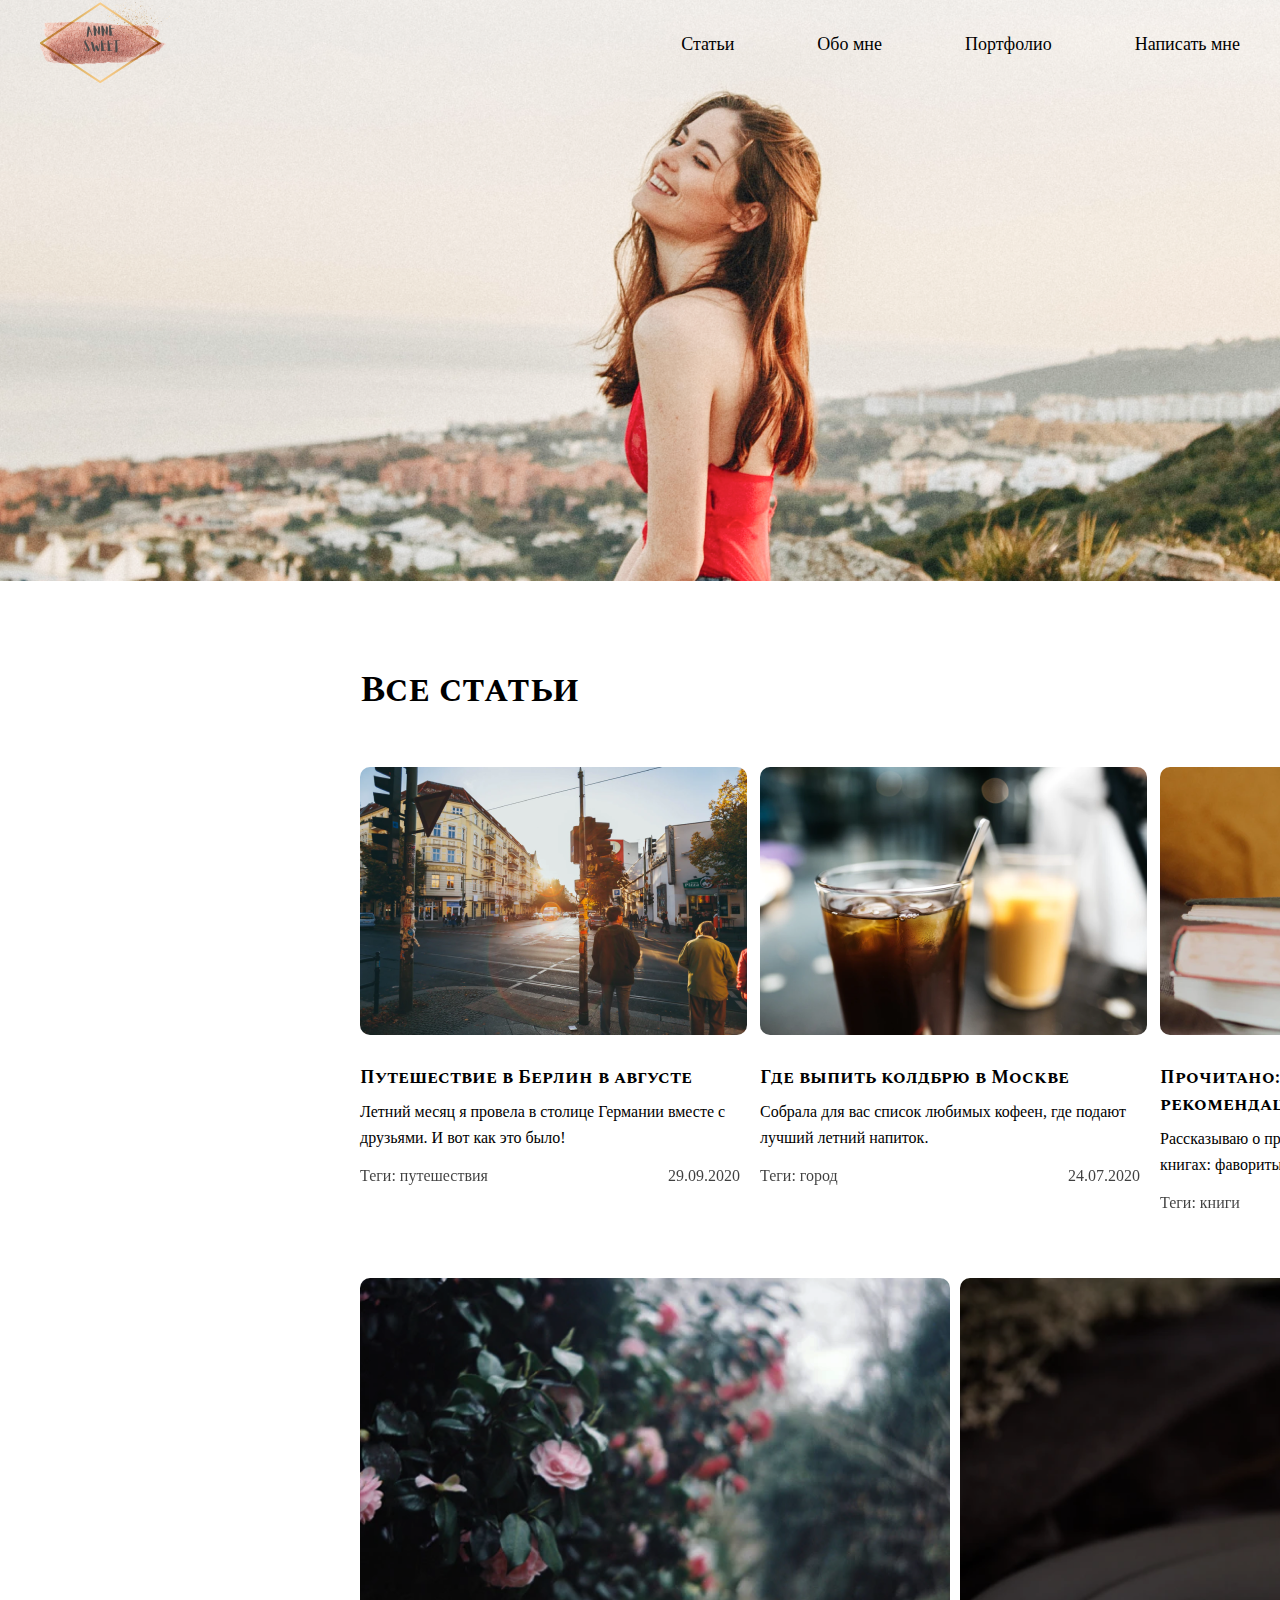
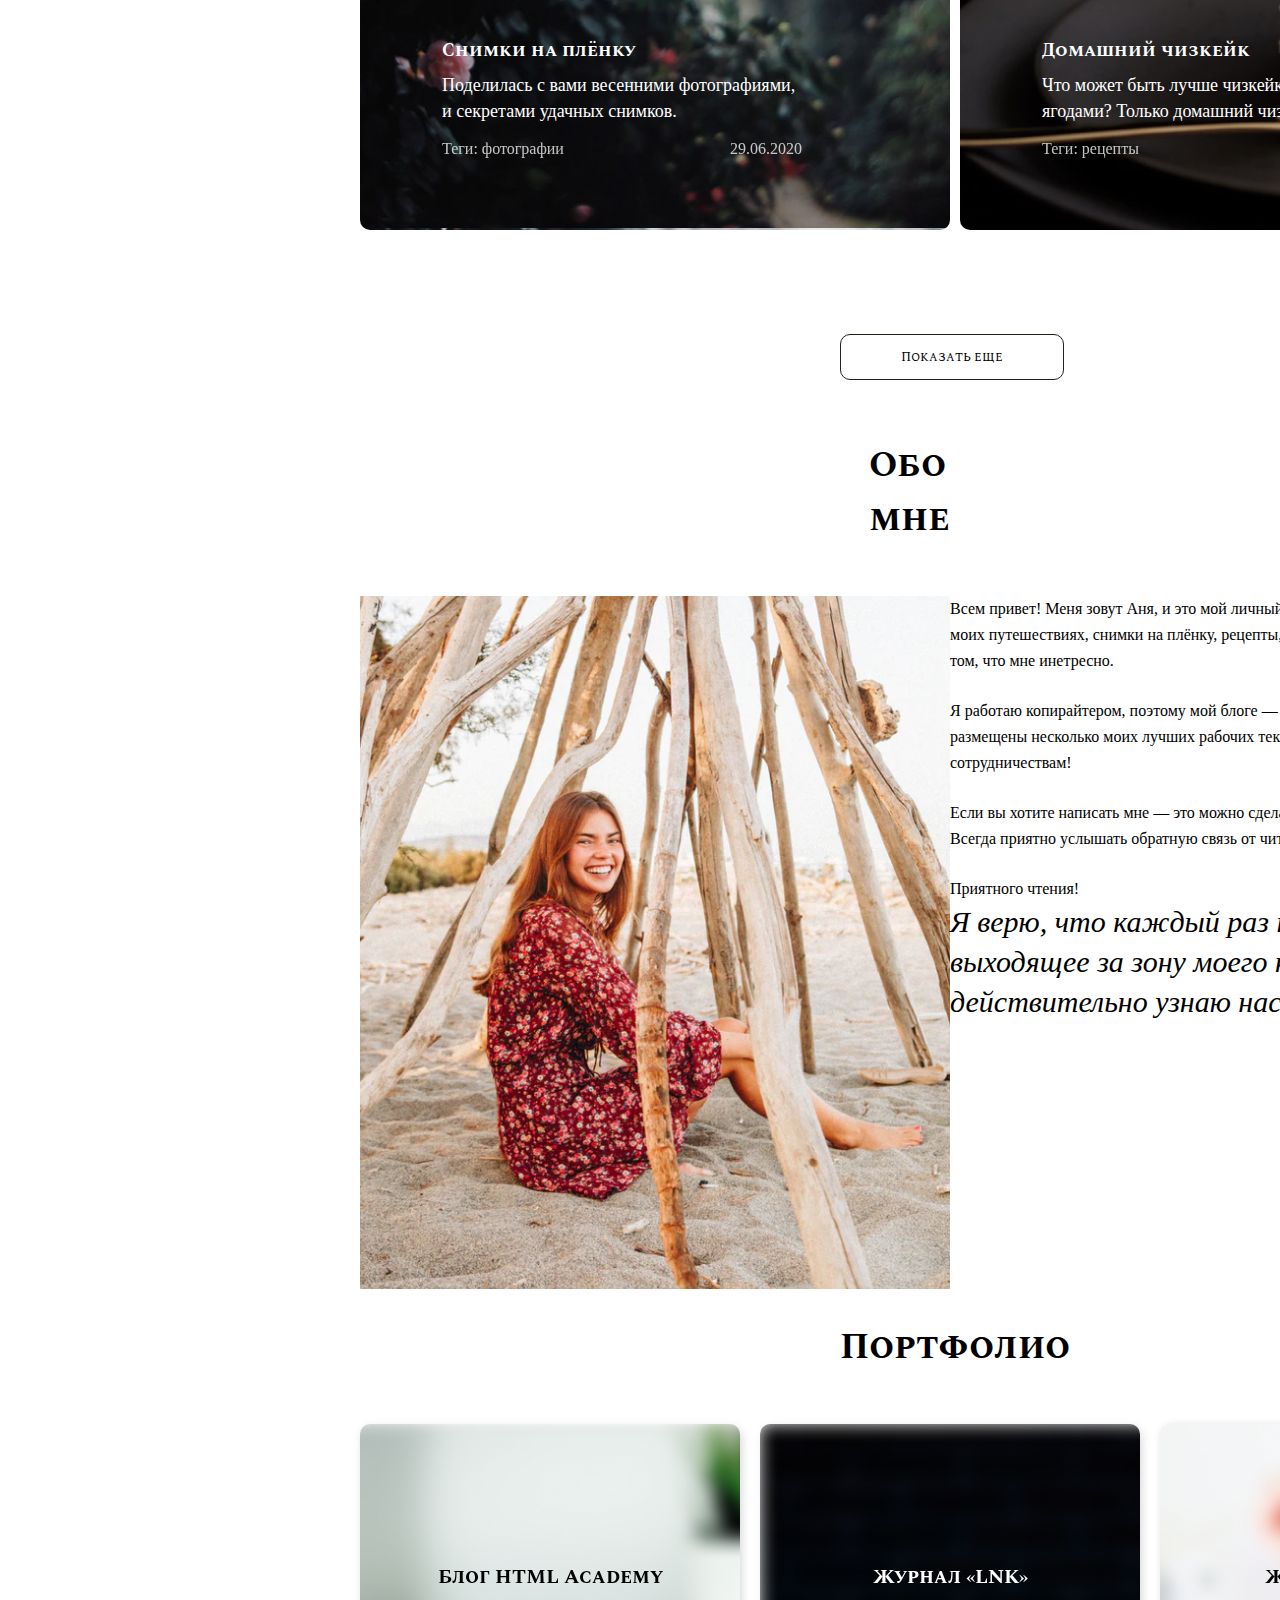
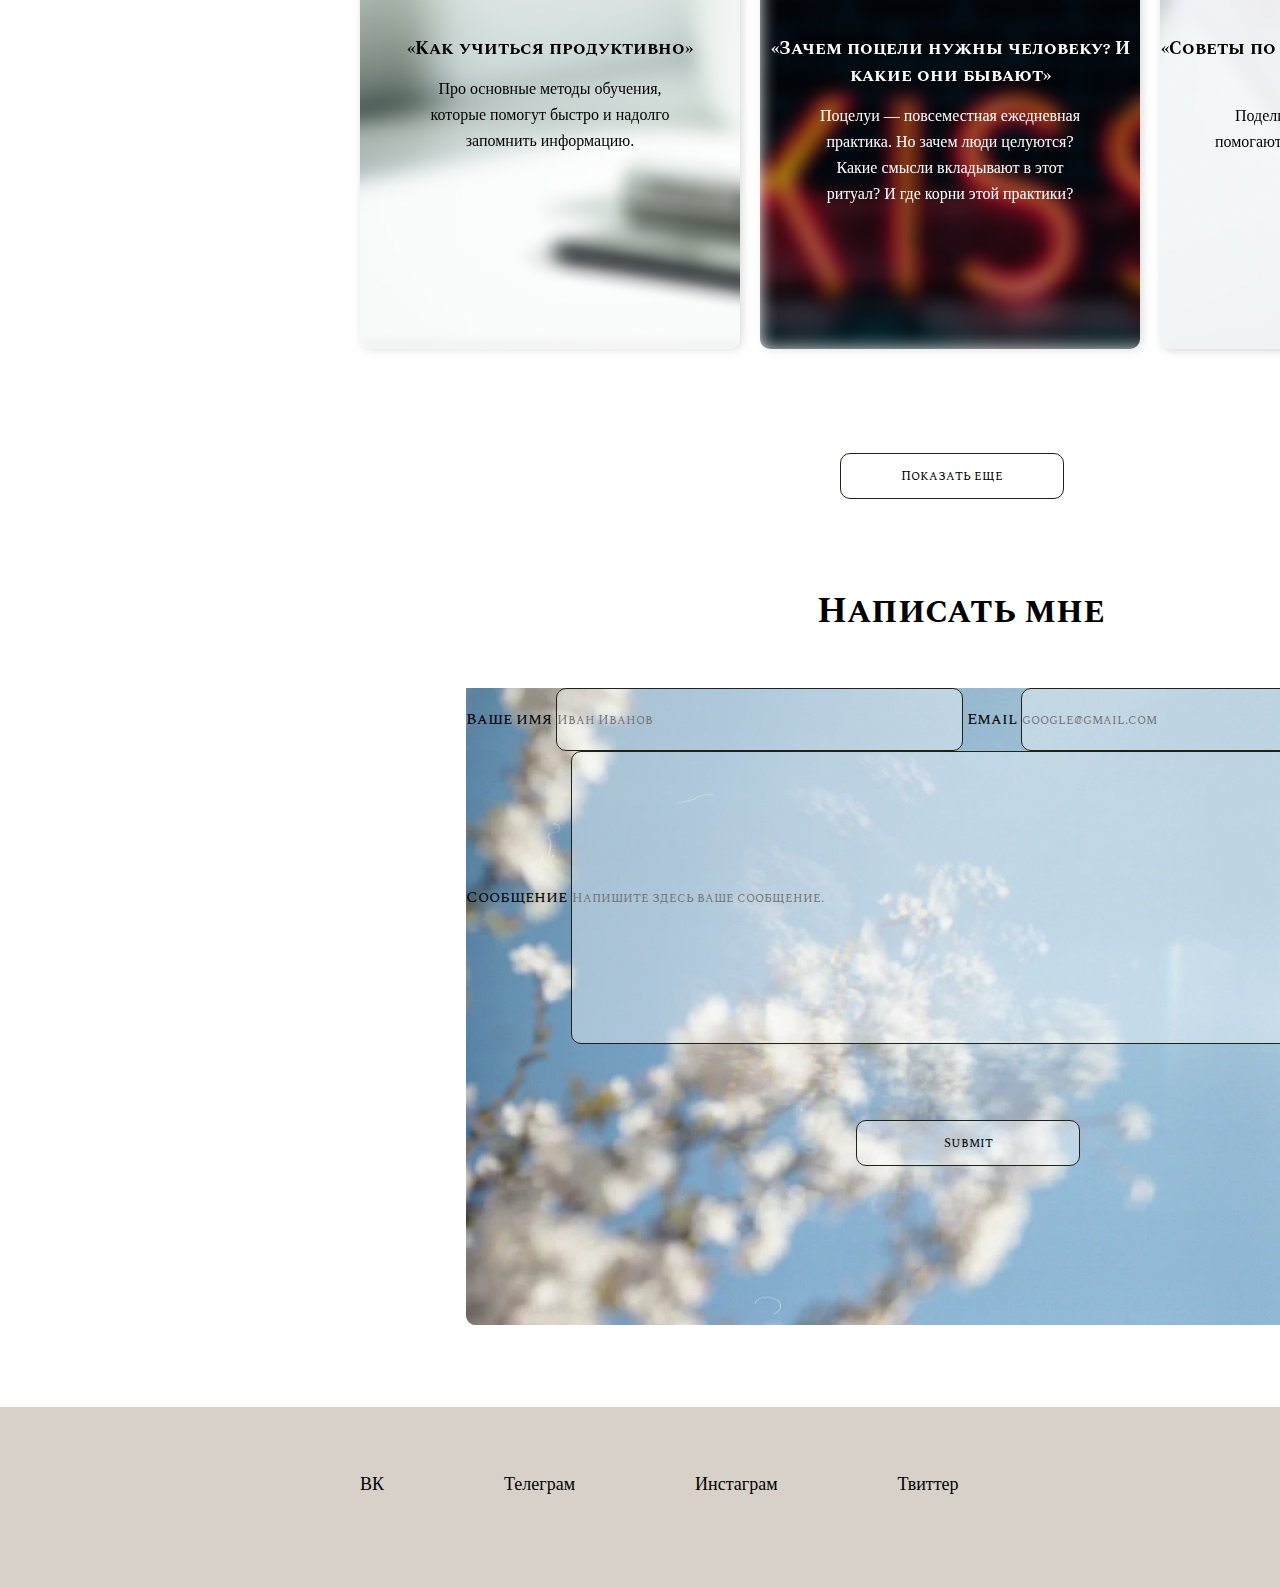
==== index.html @ 77290797 "Add files via upload" ====
<!DOCTYPE html>
<html lang="en">

<head>
    <meta charset="UTF-8">
    <title>Blog</title>
    <link rel="stylesheet" href="css/style.css">
    <link rel="preconnect" href="https://fonts.gstatic.com">
    <link href="https://fonts.googleapis.com/css2?family=Spectral+SC:wght@300&display=swap" rel="stylesheet">
</head>

<body>
    <section class="golova">
        <header class="wrapper">
            <a href="index.html"><img src="logo.svg" alt="logo.svg" class="logo"></a>
            <nav>
                <ul>
                    <li><a href="">Статьи</a></li>
                    <li><a href="">Обо мне</a></li>
                    <li><a href="">Портфолио</a></li>
                    <li><a href="">Написать мне</a></li>
                </ul>
            </nav>
        </header>
    </section>
    <section class="posts">
        <div class="posts-up">
            <ul class="clearfix">
                <li class="posts-up-el1">
                    <h1>Все статьи</h1>
                </li>
                <li class="posts-up-el2">
                    <select name="" id="">
                        <option hidden>Выбрать тему</option>
                        <option>Путешествия</option>
                        <option>Город</option>
                        <option>Книги</option>
                        <option>Фотографии</option>
                        <option>Рецепты</option>
                    </select>
                </li>
            </ul>
        </div>
        <div class="posts-content">
            <ul class="clearfix">
                <li class="post-row">
                    <a href="post.html">
                        <img src="img/post1.png" alt="post1.png">
                    </a>
                    <h2>Путешествие в Берлин в августе</h2>
                    <h3>Летний месяц я провела в столице Германии вместе с друзьями. И вот как это было!</h3>
                    <h4 class="post-tag1">Теги: путешествия</h4>
                    <h4 class="post-tag2">29.09.2020</h4>
                </li>
                <li class="post-row">
                    <img src="img/post2.png" alt="post2.png">
                    <h2>Где выпить колдбрю в Москве</h2>
                    <h3>Собрала для вас список любимых кофеен,
                        где подают лучший летний напиток.</h3>
                    <h4 class="post-tag1">Теги: город</h4>
                    <h4 class="post-tag2">24.07.2020</h4>
                </li>
                <li class="post-row">
                    <img src="img/post3.png" alt="post3.png">
                    <h2>Прочитано: книжные рекомендации</h2>
                    <h3>Рассказываю о прочитанных за последнее время книгах: фавориты и провалы.</h3>
                    <h4 class="post-tag1">Теги: книги</h4>
                    <h4 class="post-tag2">15.07.2020</h4>
                </li>
            </ul>
            <ul class="clearfix">
                <li class="post-row2" id="big-post1">
                    <div class="post-row2-text">
                        <h2>Снимки на плёнку</h2>
                        <h3>Поделилась с вами весенними фотографиями,
                            и секретами удачных снимков.</h3>
                        <h4 class="post-tag1">Теги: фотографии</h4>
                        <h4 class="post-tag2">29.06.2020</h4>
                    </div>
                </li>
                <li class="post-row2" id="big-post2">
                    <div class="post-row2-text">
                        <h2>Домашний чизкейк</h2>
                        <h3>Что может быть лучше чизкейка с сезонными
                            ягодами? Только домашний чизкейк!</h3>
                        <h4 class="post-tag1">Теги: рецепты</h4>
                        <h4 class="post-tag2">24.06.2020</h4>
                    </div>
                </li>
            </ul>
            <button class="post-butt">Показать еще</button>
        </div>
    </section>
    <section class="about">
        <div class="about-up">
            <h1>Обо мне</h1>
        </div>
        <div class="about-content">
            <ul class="clearfix">
                <li class="about-el">
                    <img src="img/about.png" alt="about.png">
                </li>
                <li class="about-el">
                    <h4>
                        Всем привет! Меня зовут Аня, и это мой личный блог.
                        Здесь ты найдёшь рассказы о моих путешествиях, снимки
                        на плёнку, рецепты, обзоры на книги. В общем, тексты о том,
                        что мне инетресно.
                    </h4>
                    <br>
                    <h4>
                        Я работаю копирайтером, поэтому мой блоге — это ещё и моё
                        портфолио. Ниже размещены несколько моих лучших
                        рабочих текстов. Буду рада новым сотрудничествам!
                    </h4>
                    <br>
                    <h4>
                        Если вы хотите написать мне — это можно сделать в соцсетях
                        или через форму. Всегда приятно услышать обратную связь
                        от читателей и познакомиться поближе.
                    </h4>
                    <br>
                    <h4>
                        Приятного чтения!
                    </h4>

                    <h5>
                        Я верю, что каждый раз пробуя новое,
                        выходящее за зону моего комфорта,
                        я действительно узнаю настояющую
                        себя.
                    </h5>
                </li>
            </ul>

        </div>
    </section>
    <section class="portfolio">
        <div class="port-up">
            <h1>Портфолио</h1>
        </div>
        <div class="port-content">
            <ul class="clearfix">
                <li class="port-el" id="port-el1">
                    <h2 class="port-h2-1">Блог HTML Academy</h2>
                    <h2 class="port-h2-2">«Как учиться продуктивно»</h2>
                    <div class="port-h3">
                        <h3>Про основные методы обучения,
                            которые помогут быстро и надолго
                            запомнить информацию.</h3>
                    </div>
                </li>
                <li class="port-el" id="port-el2">
                    <h2 class="port-h2-1">Журнал «LNK»</h2>
                    <h2 class="port-h2-2">«Зачем поцели нужны человеку?
                        И какие они бывают»</h2>
                    <div class="port-h3">
                        <h3>Поцелуи — повсеместная ежедневная
                            практика. Но зачем люди целуются?
                            Какие смысли вкладывают в этот ритуал?
                            И где корни этой практики?</h3>
                    </div>
                </li>
                <li class="port-el" id="port-el3">
                    <h2 class="port-h2-1">Журнал «Т — Л»</h2>
                    <h2 class="port-h2-2">«Советы по эффективной
                        удалённой работе»</h2>
                    <div class="port-h3">
                        <h3>Поделилась лайфхаками, которые помогают
                            мне работать продуктивно из дома. </h3>
                    </div>
                </li>
            </ul>
            <button class="post-butt">Показать еще</button>
        </div>
    </section>

    <section class="email">
        <div class="email-up">
            <h1>Написать мне</h1>
        </div>
        <div class="email-content">
            <label for="name">Ваше имя</label>
            <input id="name" type="text" minlength="10" maxlength="200" required placeholder="Иван Иванов">
            <label for="name">Email</label>
            <input id="email" type="text" minlength="10" maxlength="200" required placeholder="google@gmail.com">
            <label for="name">Сообщение</label>
            <input id="text" type="text" minlength="1" placeholder="Напишите здесь ваше сообщение.">
            <input id="email-butt" type="submit">
        </div>
    </section>

    <section class="podval">
        <footer>
            <nav>
                <ul>
                    <li><a href="">ВК</a></li>
                    <li><a href="">Телеграм</a></li>
                    <li><a href="">Инстаграм</a></li>
                    <li><a href="">Твиттер</a></li>
                </ul>
            </nav>
        </footer>
    </section>

</body>
</html>
---- css/style.css ----
/**/
* {
    margin: 0;
    padding: 0;
    font-family: 'Spectral SC', serif;
}

.wrapper {
    margin: 0 auto;
    width: 1200px;
}

ul li {
    list-style: none;
}

a {
    text-decoration: none;
}

h1 {
    font-weight: 700;
    font-size: 36px;
    line-height: 54px;
    margin-bottom: 49px;
}

h2 {
    font-weight: 700;
    font-size: 18px;
    line-height: 27px;
    margin-top: 22px;
    margin-bottom: 8px;
}

h3 {
    margin-bottom: 12px;
}

h3,
h4 {
    font-family: 'Open Sans', serif;
    font-style: normal;
    font-size: 16px;
    font-weight: 400;
    line-height: 26px;
}

h5 {
    font-family: 'Open Sans', serif;
    font-style: italic;
    font-size: 30px;
    font-weight: 400;
    line-height: 40px;
}

.clearfix:before,
.clearfix:after {
    content: " ";
    display: table;
}

.clearfix:after {
    clear: both;
}

.clearfix {
    *zoom: 1;
}


/**/
.golova {
    background-image: url("../img/cartina1.png");
    height: 581px;
    background-size: cover;
    background-position: center;
}

.logo {
    float: left;
}

header nav {
    float: right;
}

header nav ul li {
    float: left;
    margin-top: 33px;
    margin-left: 83px;
}

header nav ul li a {
    color: black;
    font-family: 'Open Sans', serif;
    font-style: normal;
    font-size: 18px;
    font-weight: 400;
}


/**/
.posts {
    position: absolute;
    width: 1200px;
    height: 1290px;
    /*left: 170px;*/
    left: 360px;
    top: 664px;
}

select,
option {
    width: 203px;
    height: 46px;
    left: 1116px;
    top: 664px;
    background: #D7D1C9;
    padding: 10px;
    border-radius: 10px;
    border: none;

    font-family: 'Open Sans', serif;
    font-style: normal;
    font-size: 16px;
    font-weight: 400;
    line-height: 21px;
}

.posts-up-el1 {
    float: left;
}

.posts-up-el2 {
    float: right;
}

.posts .post-row img {
    width: 387px;
    height: 268px;
    left: 118px;
    top: 775px;
    border-radius: 10px;
}

.post-row {
    display: block;
    width: 380px;
    float: left;
    margin-right: 20px;
}

.post-row2 {
    float: left;
    width: 590px;
    height: 552px;
    color: white;
    border-radius: 10px;
    margin-right: 10px;
    margin-top: 62px;
}

.post-row2-text {
    margin-top: 359px;
    margin-left: 82px;
    width: 360px;
}

.post-row2-text h3 {
    font-size: 18px;
    line-height: 26px;
}

#big-post1 {
    background-image: url(../img/bigpost1.png);
}

#big-post2 {
    background-image: url(../img/bigpost2.png);
}

.post-tag1 {
    float: left;
}

.post-tag2 {
    float: right;
}

.post-tag1,
.post-tag2 {
    filter: opacity(75%);
}

.post-butt {
    position: absolute;
    width: 224px;
    height: 46px;
    background: white;
    left: 480px;
    border: 1px solid #202117;
    box-sizing: border-box;
    border-radius: 10px;
    margin-top: 104px;
    cursor: pointer;
    margin-bottom: 85px;
}


/**/
.about {
    position: absolute;
    width: 1180px;
    height: 797px;
    /*left: 170px;*/
    left: 360px;
    top: 2039px;
}

.about-el {
    width: 590px;
    float: left;
}

.about-up {
       margin: 0 auto;
    width: 162px;
}


/**/
.portfolio {
    position: absolute;
    width: 1200px;
    height: 779px;
    /*left: 170px;*/
    left: 360px;
    top: 2921px;
}

.port-up {
    margin: 0 auto;
    width: 240px;
}

.port-el {
    float: left;
    width: 380px;
    height: 525px;
    margin-right: 20px;
    border-radius: 10px;
    filter: drop-shadow(2px 2px 4px rgba(0, 0, 0, 0.15));
}

.port-h2-1 {
    font-size: 20px;
    margin-top: 140px;
    line-height: 30,44px;
    text-align: center;
}

.port-h2-2 {
    margin-top: 44px;
    margin-bottom: 14px;
    text-align: center;
}

.port-h3 {
    width: 280px;
    margin: 0 auto;
}

.portfolio h3 {
    text-align: center;
}

#port-el1 {
    background-image: url("../img/port1.png");
}

#port-el2 {
    background-image: url("../img/port2.png");
    color: white;
}

#port-el3 {
    background-image: url("../img/port3.png");
}


/**/
.email {
    position: absolute;
    width: 996px;
    height: 741px;
    /*left: 276px;*/
    left: 466px;
    top: 3785px;
}

.email-content {
    width: 996px;
    height: 637px;
    left: 222px;
    top: 3889px;
    background-image: url("../img/email.png");
    margin-top: 49px;
}

.email-up {
    margin: 0 auto;
    width: 295px;
}

.email input {
    background: rgba(255, 255, 255, 0.4);
    border: 1px solid #202117;
    box-sizing: border-box;
    border-radius: 10px;
    width: 407px;
    height: 63px;
}

input#text {
    width: 837px;
    height: 293px;
}

#email-butt {
    position: absolute;
    width: 224px;
    height: 46px;
    left: 390px;
    top: 535px;
    border: 1px solid #202117;
    box-sizing: border-box;
    border-radius: 10px;
    cursor: pointer;
}


/**/
.podval {
    background: #D7D1C9;
    position: absolute;
    width: 100vw;
    height: 181px;
    left: 0px;
    top: 4607px;
}

footer nav {
    width: 800px;
    margin: 0 auto;
}

footer nav ul li {
    float: left;
    margin-left: 120px;
    margin-top: 65px;
}

footer nav ul li a {
    color: black;
    font-family: 'Open Sans', serif;
    font-style: normal;
    font-size: 18px;
    font-weight: 400;
    line-height: 24px;
}


/**/
.post-content {
    position: absolute;
    width: 998px;
    height: 1465px;
    left: 119px;
    top: 666px;
}

.post .posts-up-el1 h1 {
    margin-bottom: 6px;
}
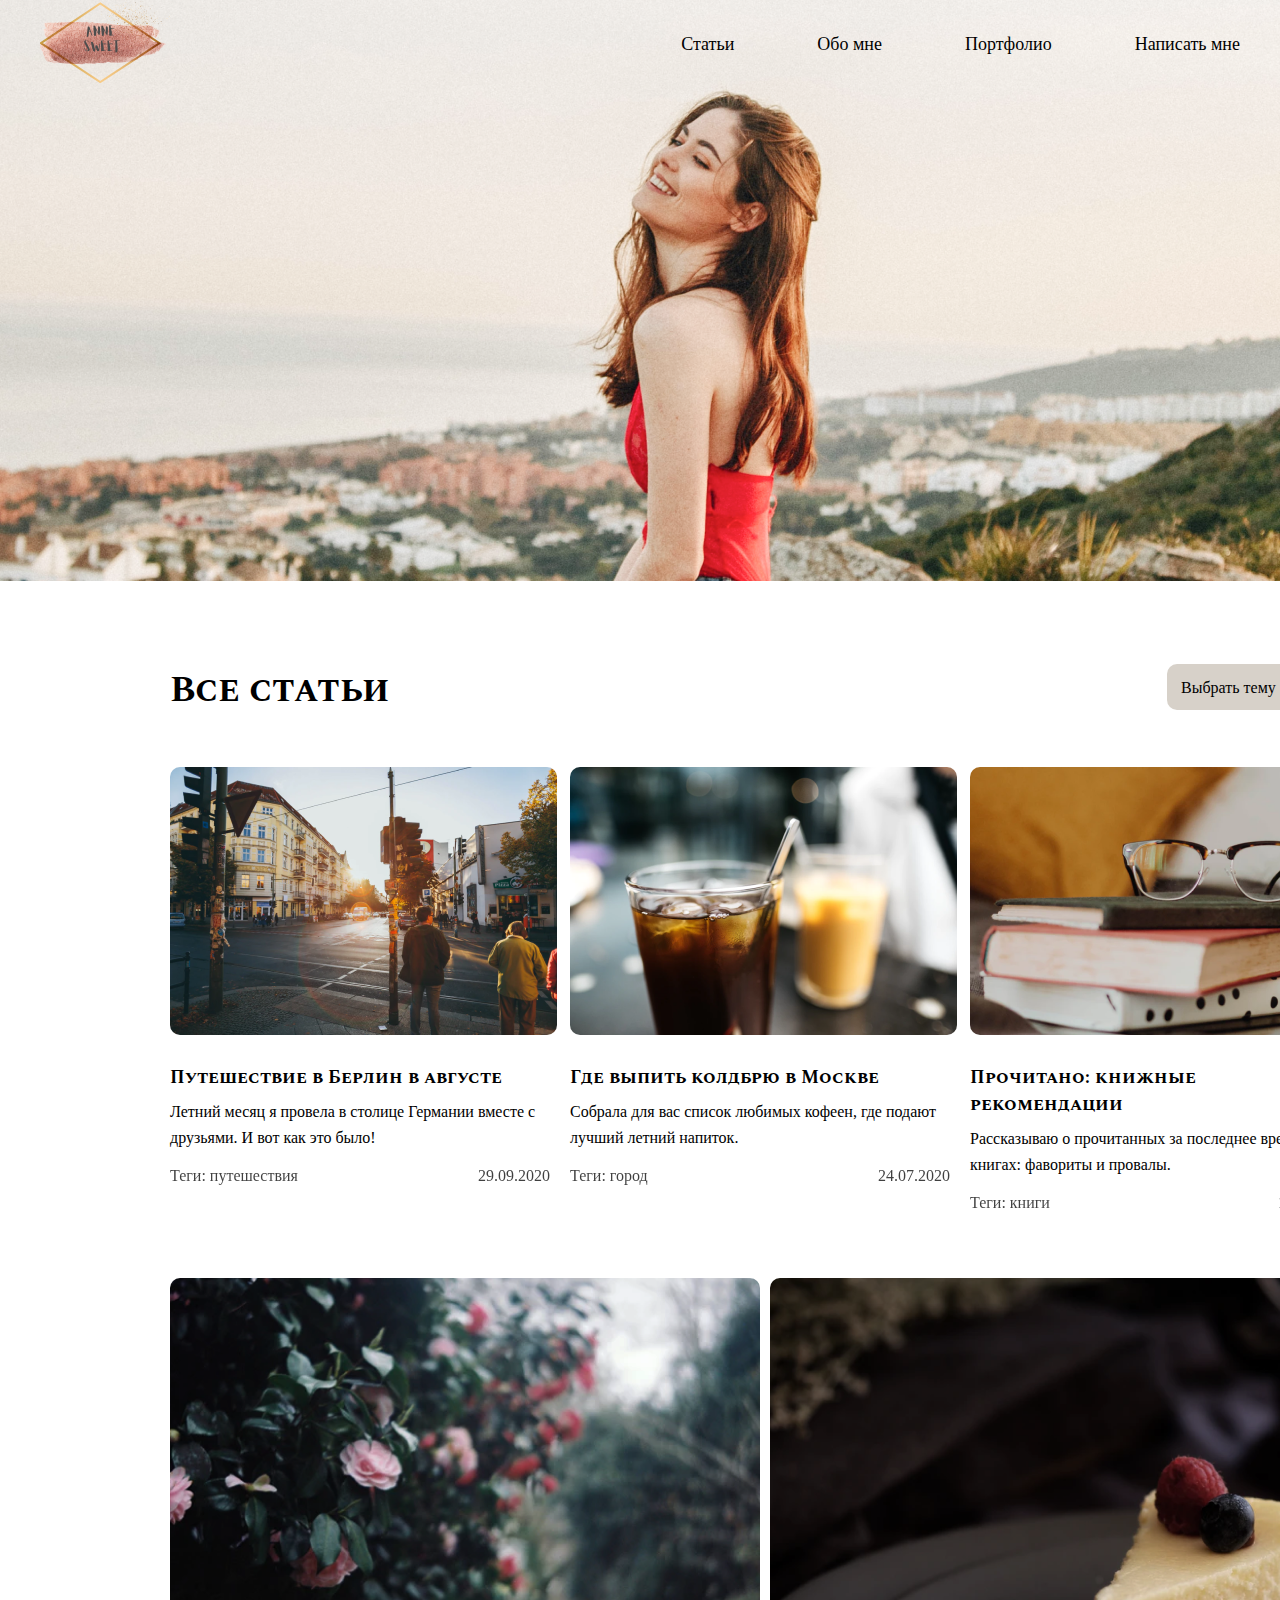
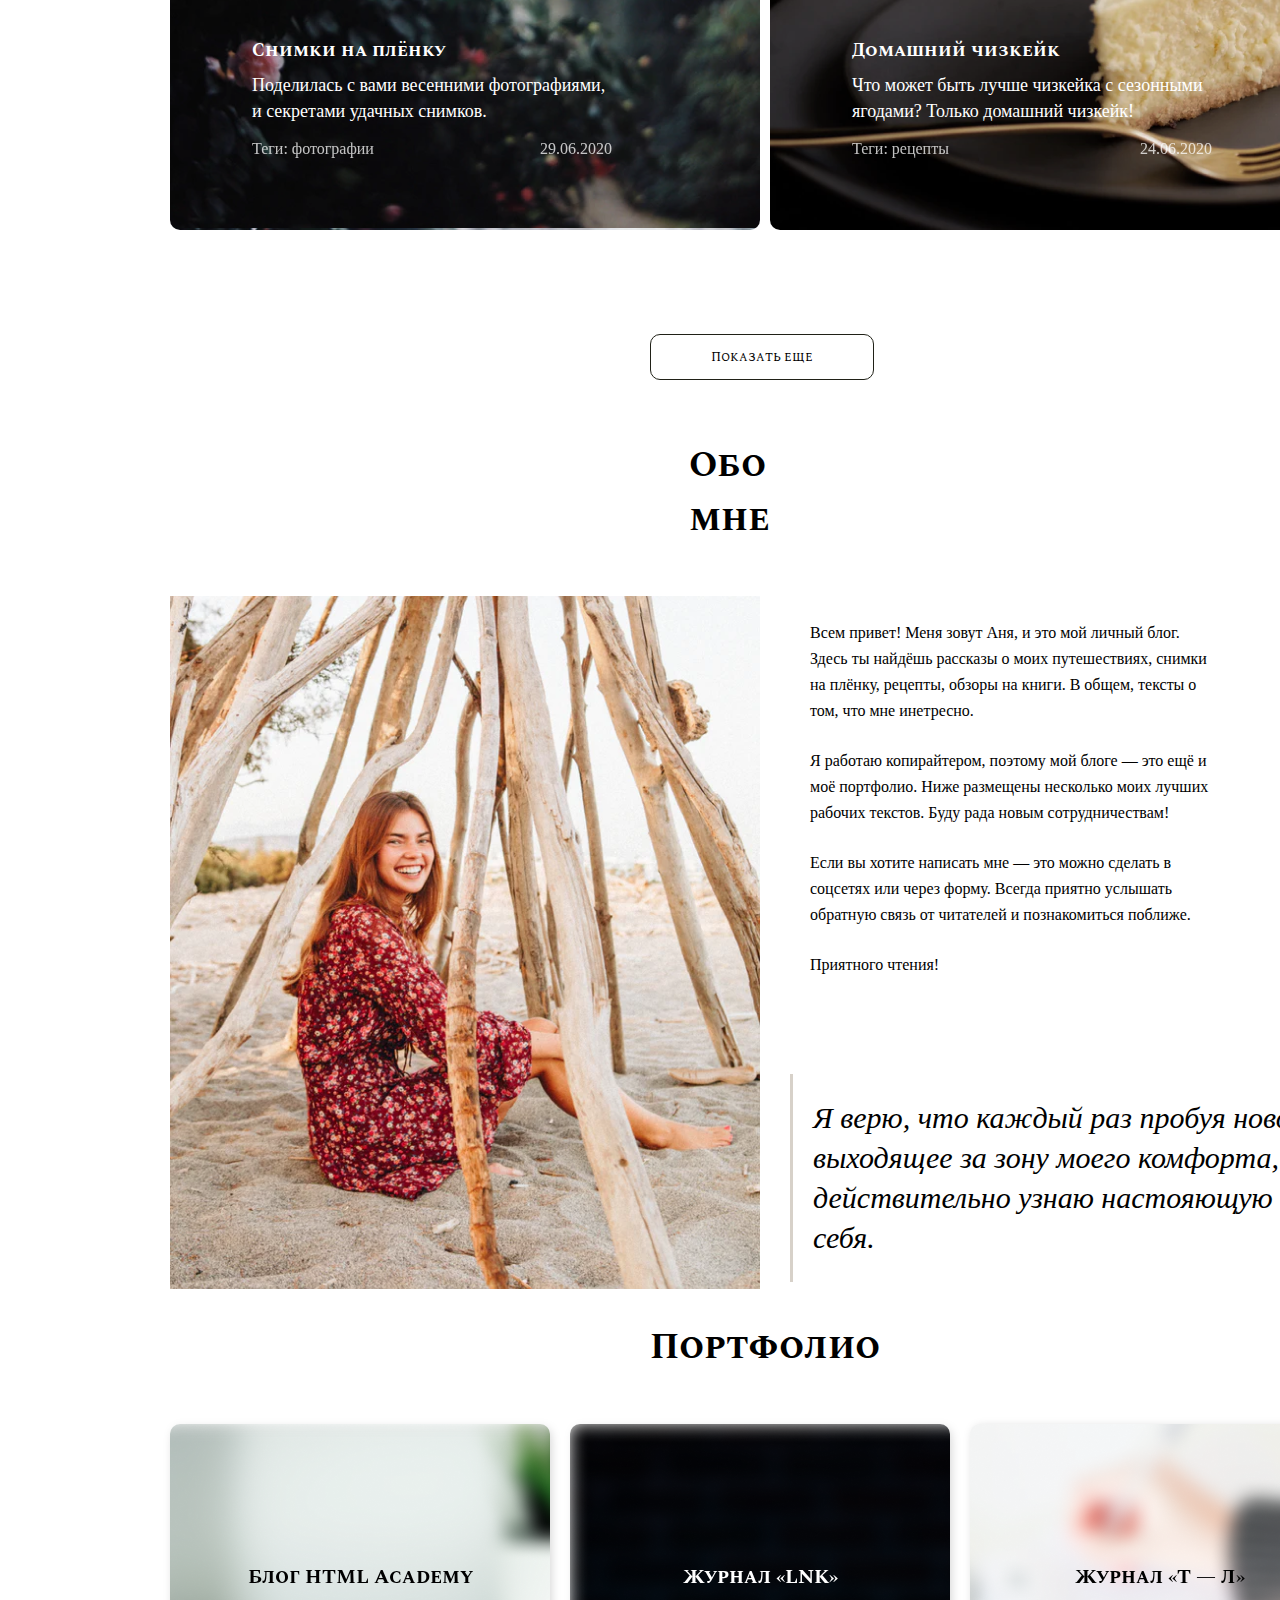
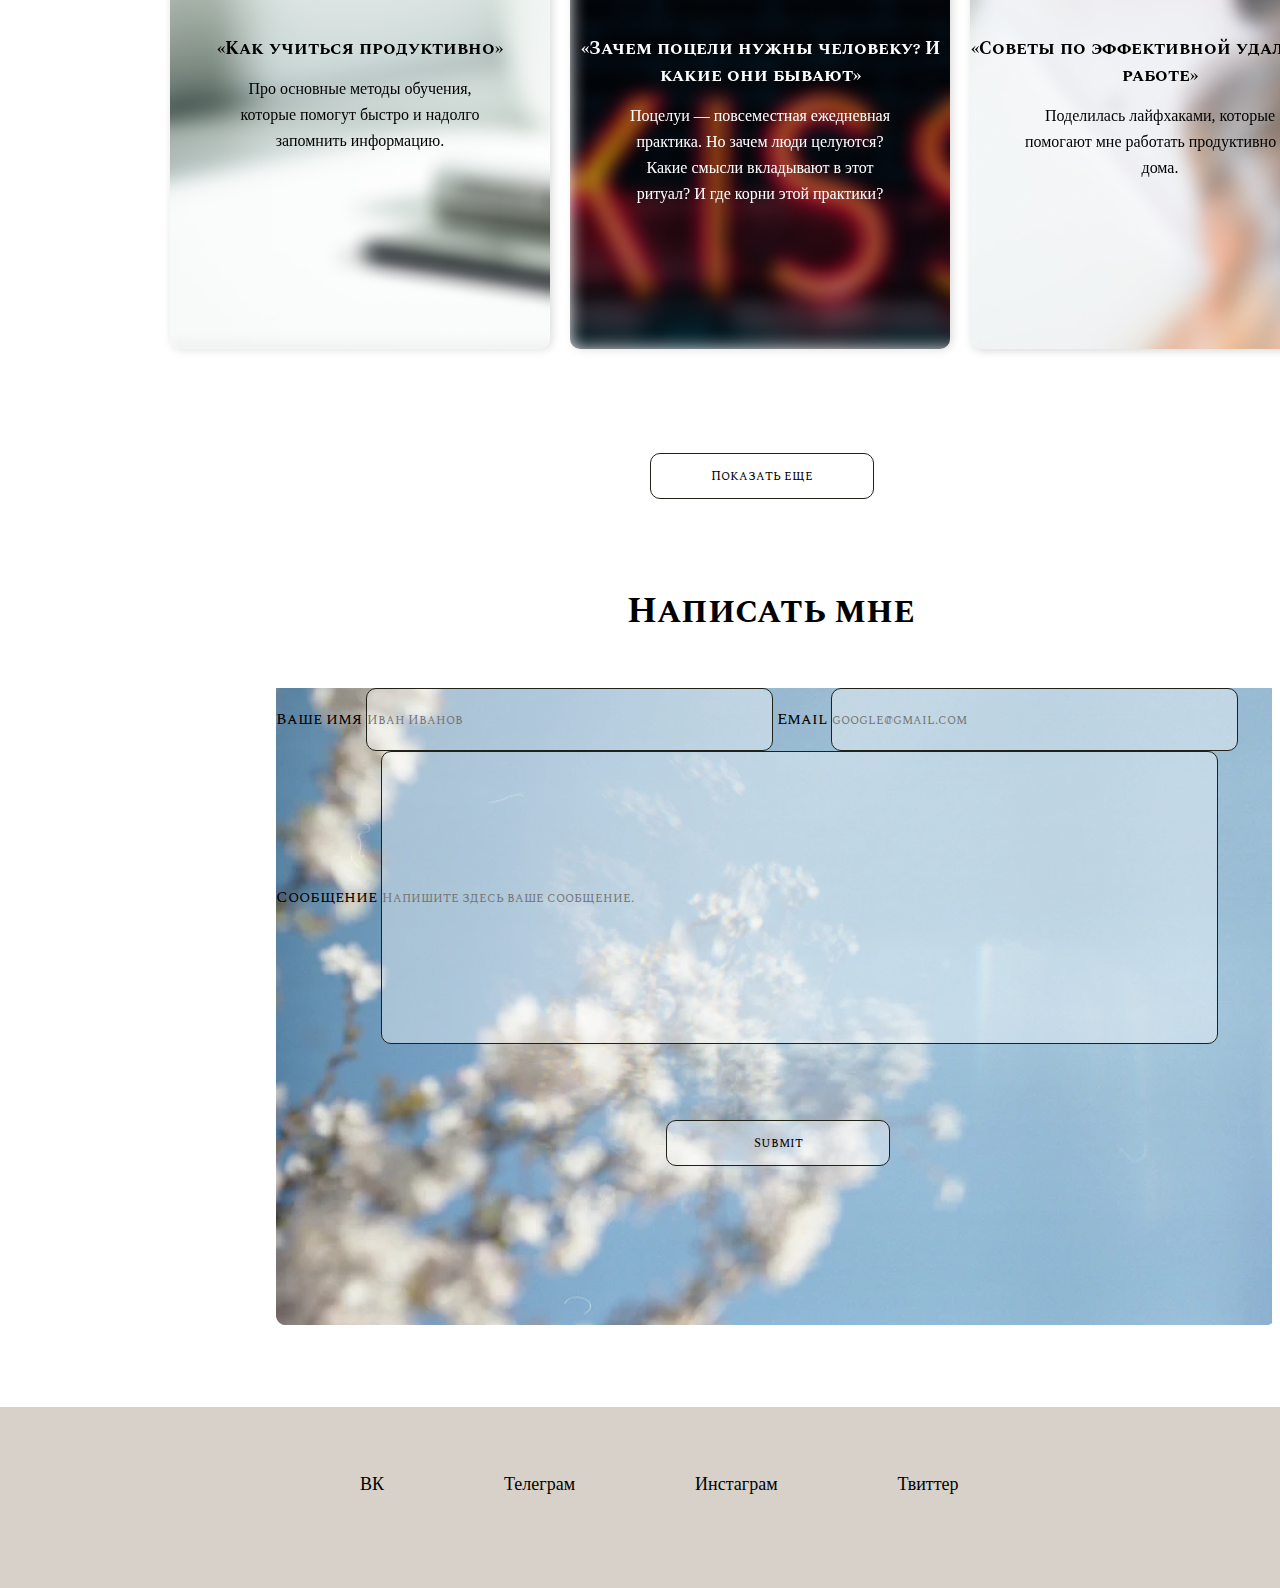
==== commit 9f3b9eb7: "Мильоны — вас. Нас — тьмы, и тьмы, и тьмы." ====
--- a/index.html
+++ b/index.html
@@ -15,15 +15,15 @@
             <a href="index.html"><img src="logo.svg" alt="logo.svg" class="logo"></a>
             <nav>
                 <ul>
-                    <li><a href="">Статьи</a></li>
-                    <li><a href="">Обо мне</a></li>
-                    <li><a href="">Портфолио</a></li>
-                    <li><a href="">Написать мне</a></li>
+                    <li><a href="#posts">Статьи</a></li>
+                    <li><a href="#about">Обо мне</a></li>
+                    <li><a href="#portfolio">Портфолио</a></li>
+                    <li><a href="#email">Написать мне</a></li>
                 </ul>
             </nav>
         </header>
     </section>
-    <section class="posts">
+    <section class="posts" id="posts">
         <div class="posts-up">
             <ul class="clearfix">
                 <li class="posts-up-el1">
@@ -46,96 +46,112 @@
                 <li class="post-row">
                     <a href="post.html">
                         <img src="img/post1.png" alt="post1.png">
+                        <h2>Путешествие в Берлин в августе</h2>
+                        <h3>Летний месяц я провела в столице Германии вместе с друзьями. И вот как это было!</h3>
+                        <h4 class="post-tag1">Теги: путешествия</h4>
+                        <h4 class="post-tag2">29.09.2020</h4>
                     </a>
-                    <h2>Путешествие в Берлин в августе</h2>
-                    <h3>Летний месяц я провела в столице Германии вместе с друзьями. И вот как это было!</h3>
-                    <h4 class="post-tag1">Теги: путешествия</h4>
-                    <h4 class="post-tag2">29.09.2020</h4>
                 </li>
                 <li class="post-row">
-                    <img src="img/post2.png" alt="post2.png">
-                    <h2>Где выпить колдбрю в Москве</h2>
-                    <h3>Собрала для вас список любимых кофеен,
-                        где подают лучший летний напиток.</h3>
-                    <h4 class="post-tag1">Теги: город</h4>
-                    <h4 class="post-tag2">24.07.2020</h4>
+                    <a href="post.html">
+                        <img src="img/post2.png" alt="post2.png">
+                        <h2>Где выпить колдбрю в Москве</h2>
+                        <h3>Собрала для вас список любимых кофеен,
+                            где подают лучший летний напиток.</h3>
+                        <h4 class="post-tag1">Теги: город</h4>
+                        <h4 class="post-tag2">24.07.2020</h4>
+                    </a>
                 </li>
                 <li class="post-row">
-                    <img src="img/post3.png" alt="post3.png">
-                    <h2>Прочитано: книжные рекомендации</h2>
-                    <h3>Рассказываю о прочитанных за последнее время книгах: фавориты и провалы.</h3>
-                    <h4 class="post-tag1">Теги: книги</h4>
-                    <h4 class="post-tag2">15.07.2020</h4>
-                </li>
-            </ul>
-            <ul class="clearfix">
-                <li class="post-row2" id="big-post1">
-                    <div class="post-row2-text">
-                        <h2>Снимки на плёнку</h2>
-                        <h3>Поделилась с вами весенними фотографиями,
-                            и секретами удачных снимков.</h3>
-                        <h4 class="post-tag1">Теги: фотографии</h4>
-                        <h4 class="post-tag2">29.06.2020</h4>
-                    </div>
-                </li>
-                <li class="post-row2" id="big-post2">
-                    <div class="post-row2-text">
-                        <h2>Домашний чизкейк</h2>
-                        <h3>Что может быть лучше чизкейка с сезонными
-                            ягодами? Только домашний чизкейк!</h3>
-                        <h4 class="post-tag1">Теги: рецепты</h4>
-                        <h4 class="post-tag2">24.06.2020</h4>
-                    </div>
-                </li>
+                    <a href="post.html">
+                        <img src="img/post3.png" alt="post3.png">
+                        <h2>Прочитано: книжные рекомендации</h2>
+                        <h3>Рассказываю о прочитанных за последнее время книгах: фавориты и провалы.</h3>
+                        <h4 class="post-tag1">Теги: книги</h4>
+                        <h4 class="post-tag2">15.07.2020</h4>
+                    </a>
+                </li>
+            </ul>
+            <ul class="clearfix">
+                <a href="post.html">
+                    <li class="post-row2" id="big-post1">
+                        <div class="post-row2-text">
+                            <h2>Снимки на плёнку</h2>
+                            <h3>Поделилась с вами весенними фотографиями,
+                                и секретами удачных снимков.</h3>
+                            <h4 class="post-tag1">Теги: фотографии</h4>
+                            <h4 class="post-tag2">29.06.2020</h4>
+                        </div>
+                    </li>
+                </a>
+                <a href="post.html">
+                    <li class="post-row2" id="big-post2">
+                        <div class="post-row2-text">
+                            <h2>Домашний чизкейк</h2>
+                            <h3>Что может быть лучше чизкейка с сезонными
+                                ягодами? Только домашний чизкейк!</h3>
+                            <h4 class="post-tag1">Теги: рецепты</h4>
+                            <h4 class="post-tag2">24.06.2020</h4>
+                        </div>
+                    </li>
+                </a>
             </ul>
             <button class="post-butt">Показать еще</button>
         </div>
     </section>
-    <section class="about">
+    <section class="about" id="about">
         <div class="about-up">
             <h1>Обо мне</h1>
         </div>
         <div class="about-content">
             <ul class="clearfix">
                 <li class="about-el">
+
                     <img src="img/about.png" alt="about.png">
+
                 </li>
                 <li class="about-el">
-                    <h4>
-                        Всем привет! Меня зовут Аня, и это мой личный блог.
-                        Здесь ты найдёшь рассказы о моих путешествиях, снимки
-                        на плёнку, рецепты, обзоры на книги. В общем, тексты о том,
-                        что мне инетресно.
-                    </h4>
-                    <br>
-                    <h4>
-                        Я работаю копирайтером, поэтому мой блоге — это ещё и моё
-                        портфолио. Ниже размещены несколько моих лучших
-                        рабочих текстов. Буду рада новым сотрудничествам!
-                    </h4>
-                    <br>
-                    <h4>
-                        Если вы хотите написать мне — это можно сделать в соцсетях
-                        или через форму. Всегда приятно услышать обратную связь
-                        от читателей и познакомиться поближе.
-                    </h4>
-                    <br>
-                    <h4>
-                        Приятного чтения!
-                    </h4>
-
-                    <h5>
-                        Я верю, что каждый раз пробуя новое,
-                        выходящее за зону моего комфорта,
-                        я действительно узнаю настояющую
-                        себя.
-                    </h5>
-                </li>
-            </ul>
-
-        </div>
-    </section>
-    <section class="portfolio">
+                    <div class="about-el1">
+                        <br>
+                        <h4>
+                            Всем привет! Меня зовут Аня, и это мой личный блог.
+                            Здесь ты найдёшь рассказы о моих путешествиях, снимки
+                            на плёнку, рецепты, обзоры на книги. В общем, тексты о том,
+                            что мне инетресно.
+                        </h4>
+                        <br>
+                        <h4>
+                            Я работаю копирайтером, поэтому мой блоге — это ещё и моё
+                            портфолио. Ниже размещены несколько моих лучших
+                            рабочих текстов. Буду рада новым сотрудничествам!
+                        </h4>
+                        <br>
+                        <h4>
+                            Если вы хотите написать мне — это можно сделать в соцсетях
+                            или через форму. Всегда приятно услышать обратную связь
+                            от читателей и познакомиться поближе.
+                        </h4>
+                        <br>
+                        <h4>
+                            Приятного чтения!
+                        </h4>
+                    </div><br><br><br><br>
+                    <div class="about-el2">
+                        <br>
+                        <h5>
+                            Я верю, что каждый раз пробуя новое,
+                            выходящее за зону моего комфорта,
+                            я действительно узнаю настояющую
+                            себя.
+                        </h5>
+                        <br>
+                    </div>
+
+                </li>
+            </ul>
+        </div>
+    </section>
+    <section class="portfolio" id="portfolio">
         <div class="port-up">
             <h1>Портфолио</h1>
         </div>
@@ -175,18 +191,20 @@
         </div>
     </section>
 
-    <section class="email">
+    <section class="email" id="email">
         <div class="email-up">
             <h1>Написать мне</h1>
         </div>
         <div class="email-content">
-            <label for="name">Ваше имя</label>
-            <input id="name" type="text" minlength="10" maxlength="200" required placeholder="Иван Иванов">
-            <label for="name">Email</label>
-            <input id="email" type="text" minlength="10" maxlength="200" required placeholder="google@gmail.com">
-            <label for="name">Сообщение</label>
-            <input id="text" type="text" minlength="1" placeholder="Напишите здесь ваше сообщение.">
-            <input id="email-butt" type="submit">
+            <form action="">
+                <label for="name">Ваше имя</label>
+                <input id="name" type="text" minlength="10" maxlength="200" required placeholder="Иван Иванов">
+                <label for="name">Email</label>
+                <input id="email" type="text" minlength="10" maxlength="200" required placeholder="google@gmail.com">
+                <label for="name">Сообщение</label>
+                <input id="text" type="text" minlength="1" placeholder="Напишите здесь ваше сообщение.">
+                <input id="email-butt" type="submit">
+            </form>
         </div>
     </section>
 
@@ -204,4 +222,5 @@
     </section>
 
 </body>
+
 </html>
--- a/css/style.css
+++ b/css/style.css
@@ -3,6 +3,7 @@
     margin: 0;
     padding: 0;
     font-family: 'Spectral SC', serif;
+    outline: none;
 }
 
 .wrapper {
@@ -16,6 +17,7 @@
 
 a {
     text-decoration: none;
+    color: black;
 }
 
 h1 {
@@ -99,14 +101,20 @@
     font-weight: 400;
 }
 
+header a:hover,
+footer a:hover {
+    filter: opacity(40%);
+    transition: .3s;
+}
+
 
 /**/
 .posts {
     position: absolute;
     width: 1200px;
     height: 1290px;
-    /*left: 170px;*/
-    left: 360px;
+    left: 170px;
+    /*    left: 360px;*/
     top: 664px;
 }
 
@@ -151,6 +159,11 @@
     margin-right: 20px;
 }
 
+.post-row:hover {
+    filter: brightness(80%);
+    transition: .3s;
+}
+
 .post-row2 {
     float: left;
     width: 590px;
@@ -159,6 +172,11 @@
     border-radius: 10px;
     margin-right: 10px;
     margin-top: 62px;
+}
+
+.post-row2:hover {
+    filter: brightness(80%);
+    transition: .3s;
 }
 
 .post-row2-text {
@@ -207,24 +225,44 @@
     margin-bottom: 85px;
 }
 
+button:hover,
+input[type=submit]:hover {
+    background: black;
+    color: white;
+    transition: .6s;
+}
+
 
 /**/
 .about {
     position: absolute;
-    width: 1180px;
+    width: 1200px;
     height: 797px;
-    /*left: 170px;*/
-    left: 360px;
+    left: 170px;
+    /*    left: 360px;*/
     top: 2039px;
 }
 
 .about-el {
     width: 590px;
     float: left;
+    margin-right: 10px;
+}
+
+.about-el1 {
+    width: 400px;
+    margin-left: 40px;
+}
+
+.about-el2 {
+    width: 500px;
+    margin-left: 20px;
+    border-left: 3px solid #D7D1C9;
+    padding-left: 20px;
 }
 
 .about-up {
-       margin: 0 auto;
+    margin: 0 auto;
     width: 162px;
 }
 
@@ -234,8 +272,8 @@
     position: absolute;
     width: 1200px;
     height: 779px;
-    /*left: 170px;*/
-    left: 360px;
+    left: 170px;
+    /*    left: 360px;*/
     top: 2921px;
 }
 
@@ -256,7 +294,7 @@
 .port-h2-1 {
     font-size: 20px;
     margin-top: 140px;
-    line-height: 30,44px;
+    line-height: 30, 44px;
     text-align: center;
 }
 
@@ -294,8 +332,8 @@
     position: absolute;
     width: 996px;
     height: 741px;
-    /*left: 276px;*/
-    left: 466px;
+    left: 276px;
+    /*    left: 466px;*/
     top: 3785px;
 }
 
@@ -344,10 +382,10 @@
 .podval {
     background: #D7D1C9;
     position: absolute;
-    width: 100vw;
     height: 181px;
     left: 0px;
     top: 4607px;
+    width: -webkit-fill-available;
 }
 
 footer nav {
@@ -372,6 +410,13 @@
 
 
 /**/
+.golova2 {
+    background-image: url("../img/cartina2.png");
+    height: 581px;
+    background-size: cover;
+    background-position: center;
+}
+
 .post-content {
     position: absolute;
     width: 998px;
@@ -382,4 +427,36 @@
 
 .post .posts-up-el1 h1 {
     margin-bottom: 6px;
-}+}
+
+.comments {
+    position: absolute;
+    width: 793px;
+    height: 816px;
+    left: 121px;
+    top: 2196px;
+}
+
+.comments-up {
+    /*    position: absolute;*/
+    width: 793px;
+    height: 429px;
+    left: 121px;
+    top: 2196px;
+
+    background: #ECE1E1;
+    border-radius: 10px;
+}
+
+.comment {
+    padding: 40px 1px 1px 100px;
+}
+
+.podval2 {
+    background: #D7D1C9;
+    position: absolute;
+    height: 181px;
+    left: 0px;
+    width: -webkit-fill-available;
+    top: 3093px;
+}
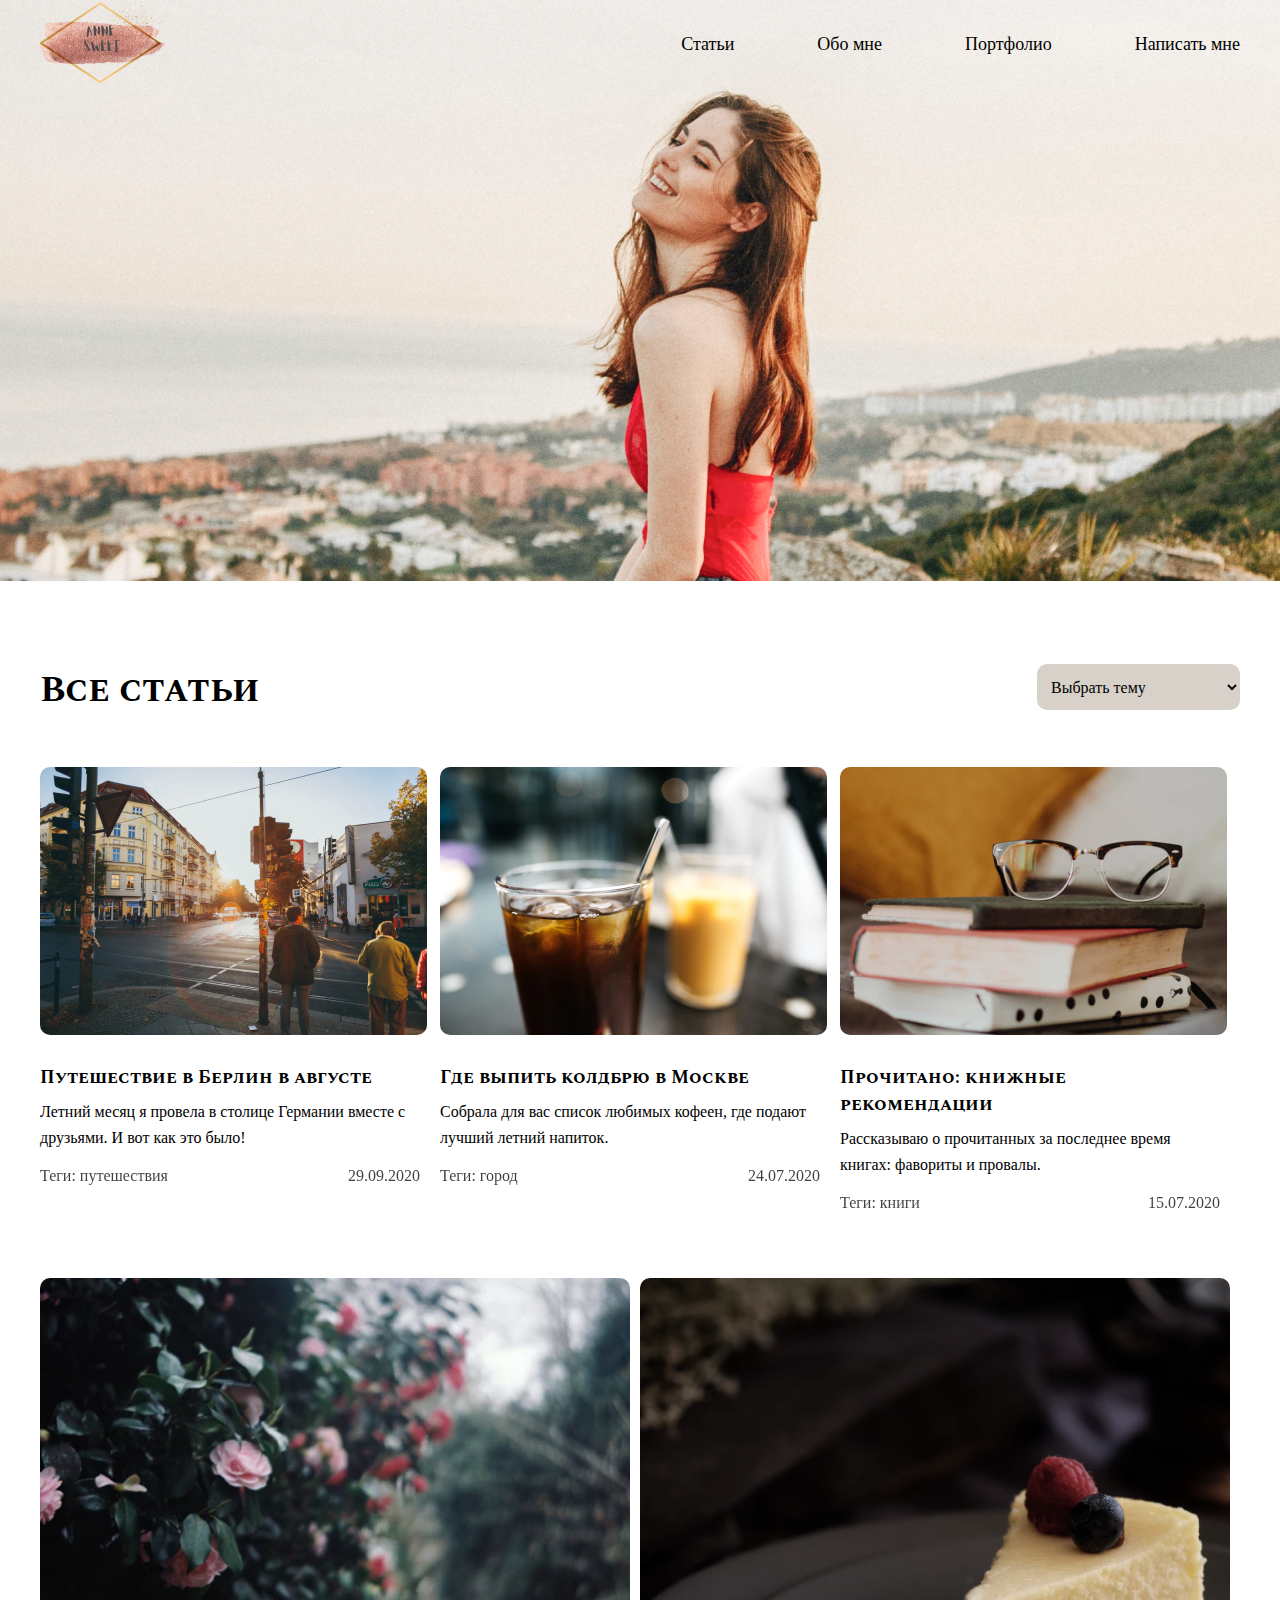
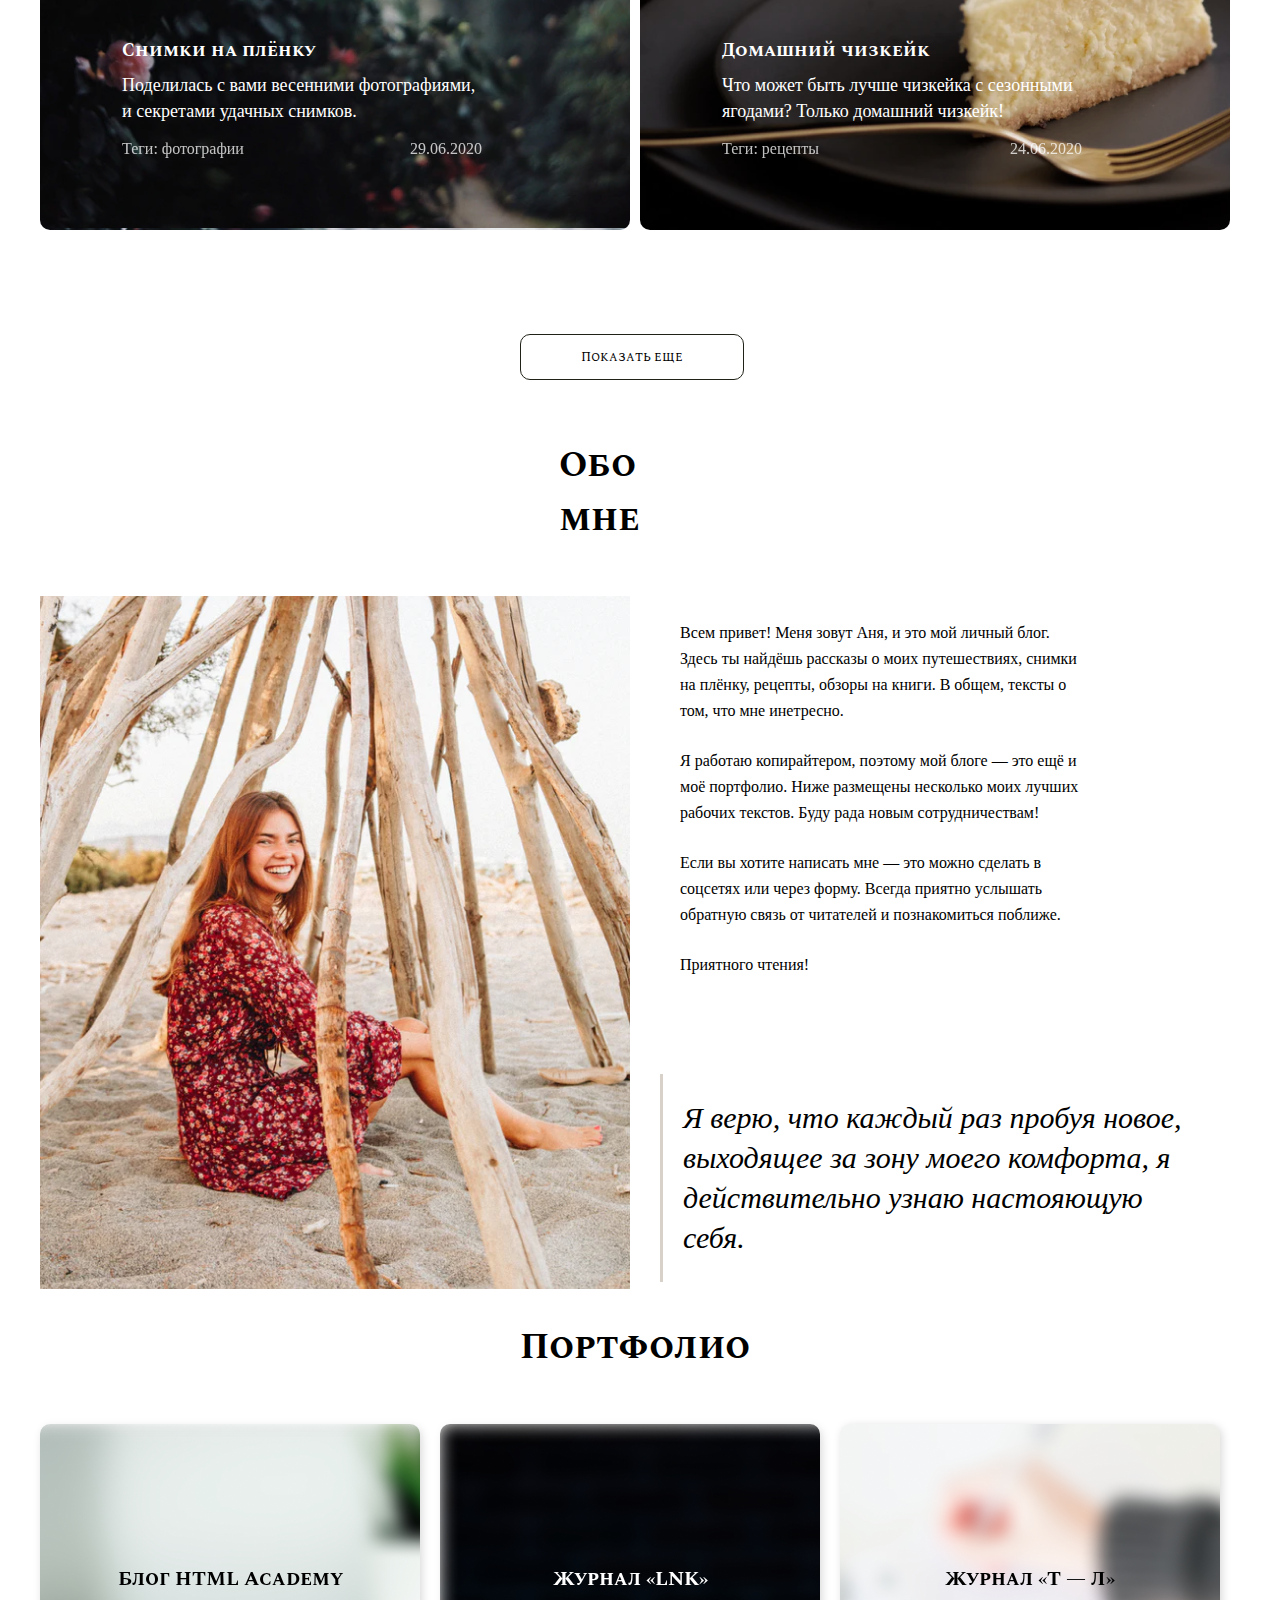
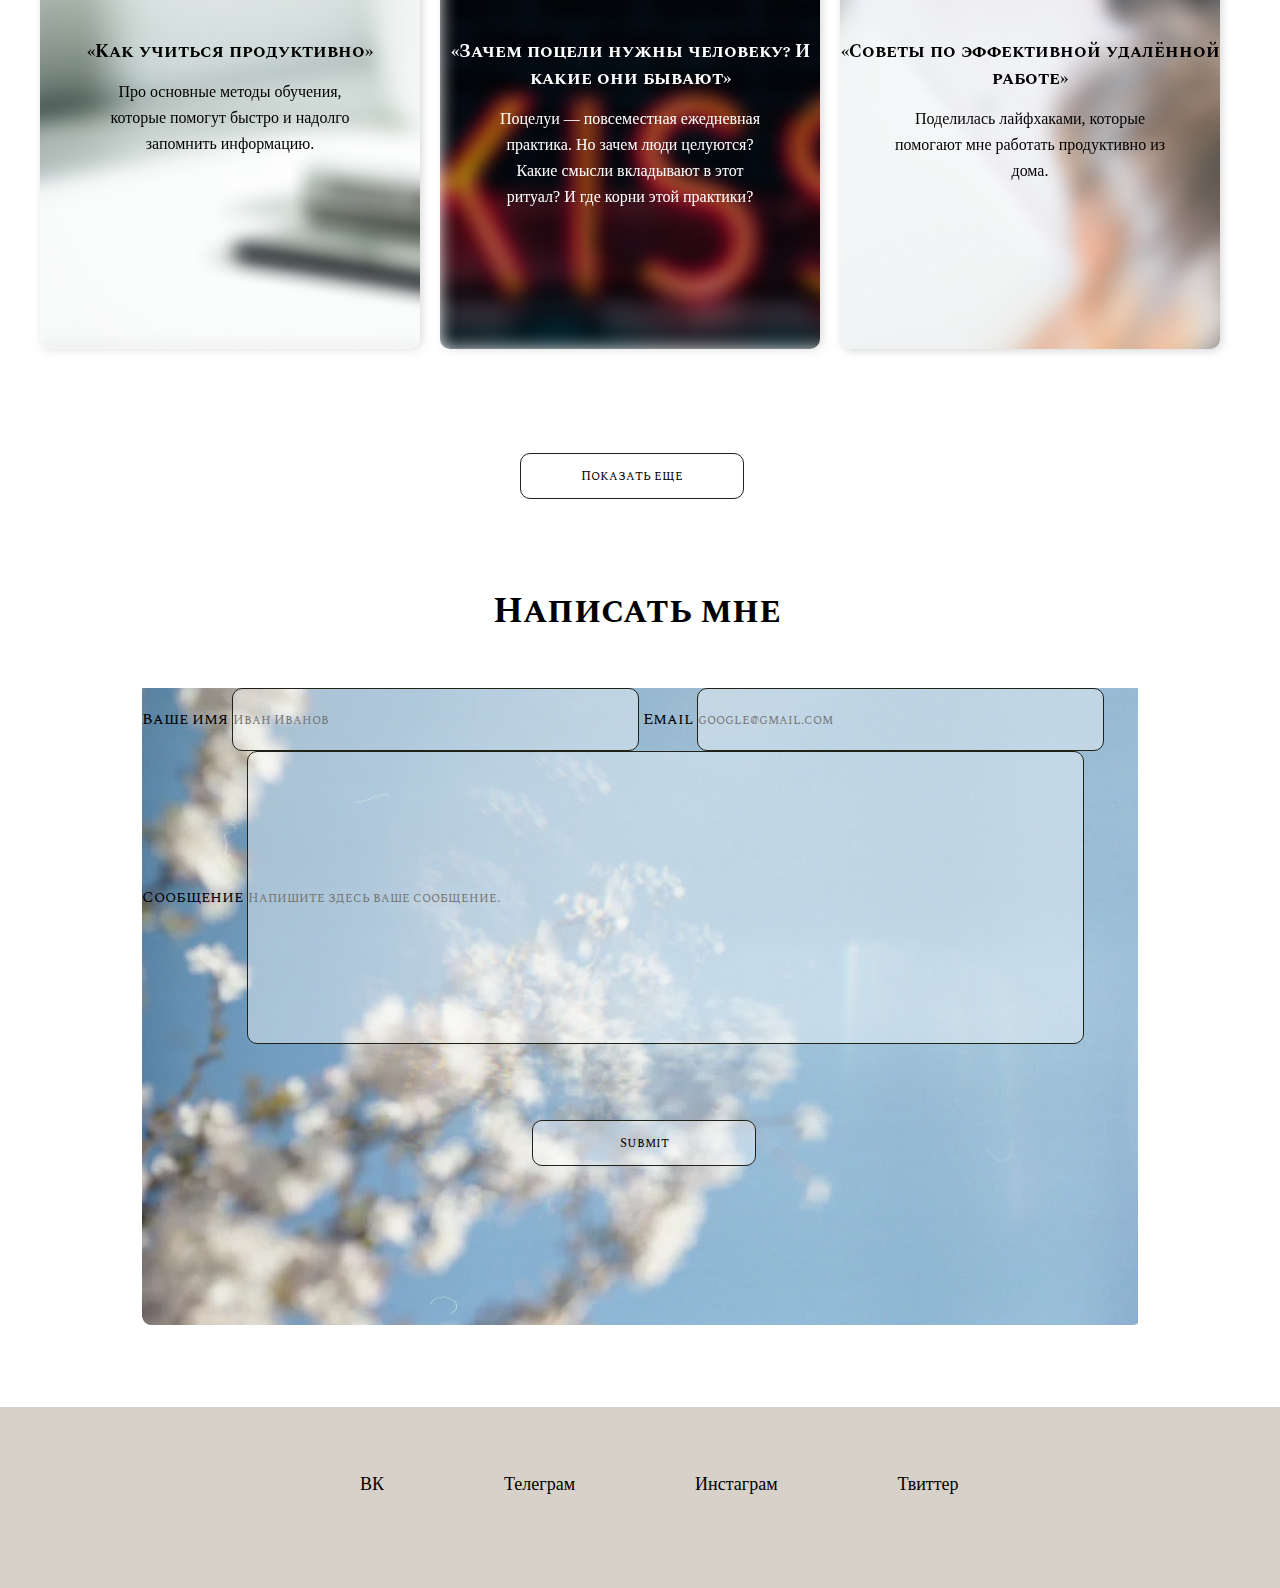
==== commit b94dc185: "Здраститя" ====
--- a/index.html
+++ b/index.html
@@ -1,28 +1,33 @@
 <!DOCTYPE html>
 <html lang="en">
-
 <head>
-    <meta charset="UTF-8">
+    <meta charset="UTF-8"/>
     <title>Blog</title>
-    <link rel="stylesheet" href="css/style.css">
-    <link rel="preconnect" href="https://fonts.gstatic.com">
-    <link href="https://fonts.googleapis.com/css2?family=Spectral+SC:wght@300&display=swap" rel="stylesheet">
+    <link rel="stylesheet" href="css/style.css"/>
+    <link rel="preconnect" href="https://fonts.gstatic.com"/>
+    <link
+            href="https://fonts.googleapis.com/css2?family=Spectral+SC:wght@300&display=swap"
+            rel="stylesheet"
+    />
 </head>
 
 <body>
-    <section class="golova">
-        <header class="wrapper">
-            <a href="index.html"><img src="logo.svg" alt="logo.svg" class="logo"></a>
-            <nav>
-                <ul>
-                    <li><a href="#posts">Статьи</a></li>
-                    <li><a href="#about">Обо мне</a></li>
-                    <li><a href="#portfolio">Портфолио</a></li>
-                    <li><a href="#email">Написать мне</a></li>
-                </ul>
-            </nav>
-        </header>
-    </section>
+<section class="golova">
+    <header class="content">
+        <a href="index.html"
+        ><img src="logo.svg" alt="logo.svg" class="logo"
+        /></a>
+        <nav>
+            <ul>
+                <li><a href="#posts">Статьи</a></li>
+                <li><a href="#about">Обо мне</a></li>
+                <li><a href="#portfolio">Портфолио</a></li>
+                <li><a href="#email">Написать мне</a></li>
+            </ul>
+        </nav>
+    </header>
+</section>
+<div class="content">
     <section class="posts" id="posts">
         <div class="posts-up">
             <ul class="clearfix">
@@ -45,28 +50,36 @@
             <ul class="clearfix">
                 <li class="post-row">
                     <a href="post.html">
-                        <img src="img/post1.png" alt="post1.png">
+                        <img src="img/post1.png" alt="post1.png"/>
                         <h2>Путешествие в Берлин в августе</h2>
-                        <h3>Летний месяц я провела в столице Германии вместе с друзьями. И вот как это было!</h3>
+                        <h3>
+                            Летний месяц я провела в столице Германии вместе с друзьями. И
+                            вот как это было!
+                        </h3>
                         <h4 class="post-tag1">Теги: путешествия</h4>
                         <h4 class="post-tag2">29.09.2020</h4>
                     </a>
                 </li>
                 <li class="post-row">
                     <a href="post.html">
-                        <img src="img/post2.png" alt="post2.png">
+                        <img src="img/post2.png" alt="post2.png"/>
                         <h2>Где выпить колдбрю в Москве</h2>
-                        <h3>Собрала для вас список любимых кофеен,
-                            где подают лучший летний напиток.</h3>
+                        <h3>
+                            Собрала для вас список любимых кофеен, где подают лучший
+                            летний напиток.
+                        </h3>
                         <h4 class="post-tag1">Теги: город</h4>
                         <h4 class="post-tag2">24.07.2020</h4>
                     </a>
                 </li>
                 <li class="post-row">
                     <a href="post.html">
-                        <img src="img/post3.png" alt="post3.png">
+                        <img src="img/post3.png" alt="post3.png"/>
                         <h2>Прочитано: книжные рекомендации</h2>
-                        <h3>Рассказываю о прочитанных за последнее время книгах: фавориты и провалы.</h3>
+                        <h3>
+                            Рассказываю о прочитанных за последнее время книгах: фавориты
+                            и провалы.
+                        </h3>
                         <h4 class="post-tag1">Теги: книги</h4>
                         <h4 class="post-tag2">15.07.2020</h4>
                     </a>
@@ -77,8 +90,10 @@
                     <li class="post-row2" id="big-post1">
                         <div class="post-row2-text">
                             <h2>Снимки на плёнку</h2>
-                            <h3>Поделилась с вами весенними фотографиями,
-                                и секретами удачных снимков.</h3>
+                            <h3>
+                                Поделилась с вами весенними фотографиями, и секретами
+                                удачных снимков.
+                            </h3>
                             <h4 class="post-tag1">Теги: фотографии</h4>
                             <h4 class="post-tag2">29.06.2020</h4>
                         </div>
@@ -88,8 +103,10 @@
                     <li class="post-row2" id="big-post2">
                         <div class="post-row2-text">
                             <h2>Домашний чизкейк</h2>
-                            <h3>Что может быть лучше чизкейка с сезонными
-                                ягодами? Только домашний чизкейк!</h3>
+                            <h3>
+                                Что может быть лучше чизкейка с сезонными ягодами? Только
+                                домашний чизкейк!
+                            </h3>
                             <h4 class="post-tag1">Теги: рецепты</h4>
                             <h4 class="post-tag2">24.06.2020</h4>
                         </div>
@@ -106,47 +123,41 @@
         <div class="about-content">
             <ul class="clearfix">
                 <li class="about-el">
-
-                    <img src="img/about.png" alt="about.png">
-
+                    <img src="img/about.png" alt="about.png"/>
                 </li>
                 <li class="about-el">
                     <div class="about-el1">
-                        <br>
+                        <br/>
                         <h4>
-                            Всем привет! Меня зовут Аня, и это мой личный блог.
-                            Здесь ты найдёшь рассказы о моих путешествиях, снимки
-                            на плёнку, рецепты, обзоры на книги. В общем, тексты о том,
-                            что мне инетресно.
+                            Всем привет! Меня зовут Аня, и это мой личный блог. Здесь ты
+                            найдёшь рассказы о моих путешествиях, снимки на плёнку,
+                            рецепты, обзоры на книги. В общем, тексты о том, что мне
+                            инетресно.
                         </h4>
-                        <br>
+                        <br/>
                         <h4>
                             Я работаю копирайтером, поэтому мой блоге — это ещё и моё
-                            портфолио. Ниже размещены несколько моих лучших
-                            рабочих текстов. Буду рада новым сотрудничествам!
+                            портфолио. Ниже размещены несколько моих лучших рабочих
+                            текстов. Буду рада новым сотрудничествам!
                         </h4>
-                        <br>
+                        <br/>
                         <h4>
-                            Если вы хотите написать мне — это можно сделать в соцсетях
-                            или через форму. Всегда приятно услышать обратную связь
-                            от читателей и познакомиться поближе.
+                            Если вы хотите написать мне — это можно сделать в соцсетях или
+                            через форму. Всегда приятно услышать обратную связь от
+                            читателей и познакомиться поближе.
                         </h4>
-                        <br>
-                        <h4>
-                            Приятного чтения!
-                        </h4>
-                    </div><br><br><br><br>
+                        <br/>
+                        <h4>Приятного чтения!</h4>
+                    </div>
+                    <br/><br/><br/><br/>
                     <div class="about-el2">
-                        <br>
+                        <br/>
                         <h5>
-                            Я верю, что каждый раз пробуя новое,
-                            выходящее за зону моего комфорта,
-                            я действительно узнаю настояющую
-                            себя.
+                            Я верю, что каждый раз пробуя новое, выходящее за зону моего
+                            комфорта, я действительно узнаю настояющую себя.
                         </h5>
-                        <br>
-                    </div>
-
+                        <br/>
+                    </div>
                 </li>
             </ul>
         </div>
@@ -161,36 +172,41 @@
                     <h2 class="port-h2-1">Блог HTML Academy</h2>
                     <h2 class="port-h2-2">«Как учиться продуктивно»</h2>
                     <div class="port-h3">
-                        <h3>Про основные методы обучения,
-                            которые помогут быстро и надолго
-                            запомнить информацию.</h3>
+                        <h3>
+                            Про основные методы обучения, которые помогут быстро и надолго
+                            запомнить информацию.
+                        </h3>
                     </div>
                 </li>
                 <li class="port-el" id="port-el2">
                     <h2 class="port-h2-1">Журнал «LNK»</h2>
-                    <h2 class="port-h2-2">«Зачем поцели нужны человеку?
-                        И какие они бывают»</h2>
+                    <h2 class="port-h2-2">
+                        «Зачем поцели нужны человеку? И какие они бывают»
+                    </h2>
                     <div class="port-h3">
-                        <h3>Поцелуи — повсеместная ежедневная
-                            практика. Но зачем люди целуются?
-                            Какие смысли вкладывают в этот ритуал?
-                            И где корни этой практики?</h3>
+                        <h3>
+                            Поцелуи — повсеместная ежедневная практика. Но зачем люди
+                            целуются? Какие смысли вкладывают в этот ритуал? И где корни
+                            этой практики?
+                        </h3>
                     </div>
                 </li>
                 <li class="port-el" id="port-el3">
                     <h2 class="port-h2-1">Журнал «Т — Л»</h2>
-                    <h2 class="port-h2-2">«Советы по эффективной
-                        удалённой работе»</h2>
+                    <h2 class="port-h2-2">
+                        «Советы по эффективной удалённой работе»
+                    </h2>
                     <div class="port-h3">
-                        <h3>Поделилась лайфхаками, которые помогают
-                            мне работать продуктивно из дома. </h3>
+                        <h3>
+                            Поделилась лайфхаками, которые помогают мне работать
+                            продуктивно из дома.
+                        </h3>
                     </div>
                 </li>
             </ul>
             <button class="post-butt">Показать еще</button>
         </div>
     </section>
-
     <section class="email" id="email">
         <div class="email-up">
             <h1>Написать мне</h1>
@@ -198,29 +214,46 @@
         <div class="email-content">
             <form action="">
                 <label for="name">Ваше имя</label>
-                <input id="name" type="text" minlength="10" maxlength="200" required placeholder="Иван Иванов">
+                <input
+                        id="name"
+                        type="text"
+                        minlength="10"
+                        maxlength="200"
+                        required
+                        placeholder="Иван Иванов"
+                />
                 <label for="name">Email</label>
-                <input id="email" type="text" minlength="10" maxlength="200" required placeholder="google@gmail.com">
+                <input
+                        id="emaill"
+                        type="text"
+                        minlength="10"
+                        maxlength="200"
+                        required
+                        placeholder="google@gmail.com"
+                />
                 <label for="name">Сообщение</label>
-                <input id="text" type="text" minlength="1" placeholder="Напишите здесь ваше сообщение.">
-                <input id="email-butt" type="submit">
+                <input
+                        id="text"
+                        type="text"
+                        minlength="1"
+                        placeholder="Напишите здесь ваше сообщение."
+                />
+                <input id="email-butt" type="submit"/>
             </form>
         </div>
     </section>
-
     <section class="podval">
         <footer>
             <nav>
                 <ul>
-                    <li><a href="">ВК</a></li>
-                    <li><a href="">Телеграм</a></li>
-                    <li><a href="">Инстаграм</a></li>
-                    <li><a href="">Твиттер</a></li>
+                    <li><a href="https://vk.com/">ВК</a></li>
+                    <li><a href="https://telegram.com/">Телеграм</a></li>
+                    <li><a href="https://instagram.com/">Инстаграм</a></li>
+                    <li><a href="https://twitter.com">Твиттер</a></li>
                 </ul>
             </nav>
         </footer>
     </section>
-
+</div>
 </body>
-
 </html>
--- a/css/style.css
+++ b/css/style.css
@@ -6,9 +6,9 @@
     outline: none;
 }
 
-.wrapper {
-    margin: 0 auto;
-    width: 1200px;
+.content {
+    max-width: 1200px;
+    margin: auto;
 }
 
 ul li {
@@ -113,8 +113,6 @@
     position: absolute;
     width: 1200px;
     height: 1290px;
-    left: 170px;
-    /*    left: 360px;*/
     top: 664px;
 }
 
@@ -129,6 +127,7 @@
     border-radius: 10px;
     border: none;
 
+
     font-family: 'Open Sans', serif;
     font-style: normal;
     font-size: 16px;
@@ -238,8 +237,6 @@
     position: absolute;
     width: 1200px;
     height: 797px;
-    left: 170px;
-    /*    left: 360px;*/
     top: 2039px;
 }
 
@@ -272,8 +269,6 @@
     position: absolute;
     width: 1200px;
     height: 779px;
-    left: 170px;
-    /*    left: 360px;*/
     top: 2921px;
 }
 
@@ -294,7 +289,7 @@
 .port-h2-1 {
     font-size: 20px;
     margin-top: 140px;
-    line-height: 30, 44px;
+    line-height: 30px;
     text-align: center;
 }
 
@@ -332,9 +327,8 @@
     position: absolute;
     width: 996px;
     height: 741px;
-    left: 276px;
-    /*    left: 466px;*/
     top: 3785px;
+    margin: 0 102px;
 }
 
 .email-content {
@@ -344,6 +338,7 @@
     top: 3889px;
     background-image: url("../img/email.png");
     margin-top: 49px;
+
 }
 
 .email-up {
@@ -383,9 +378,9 @@
     background: #D7D1C9;
     position: absolute;
     height: 181px;
-    left: 0px;
+    left: 0;
     top: 4607px;
-    width: -webkit-fill-available;
+    width: 100%;
 }
 
 footer nav {
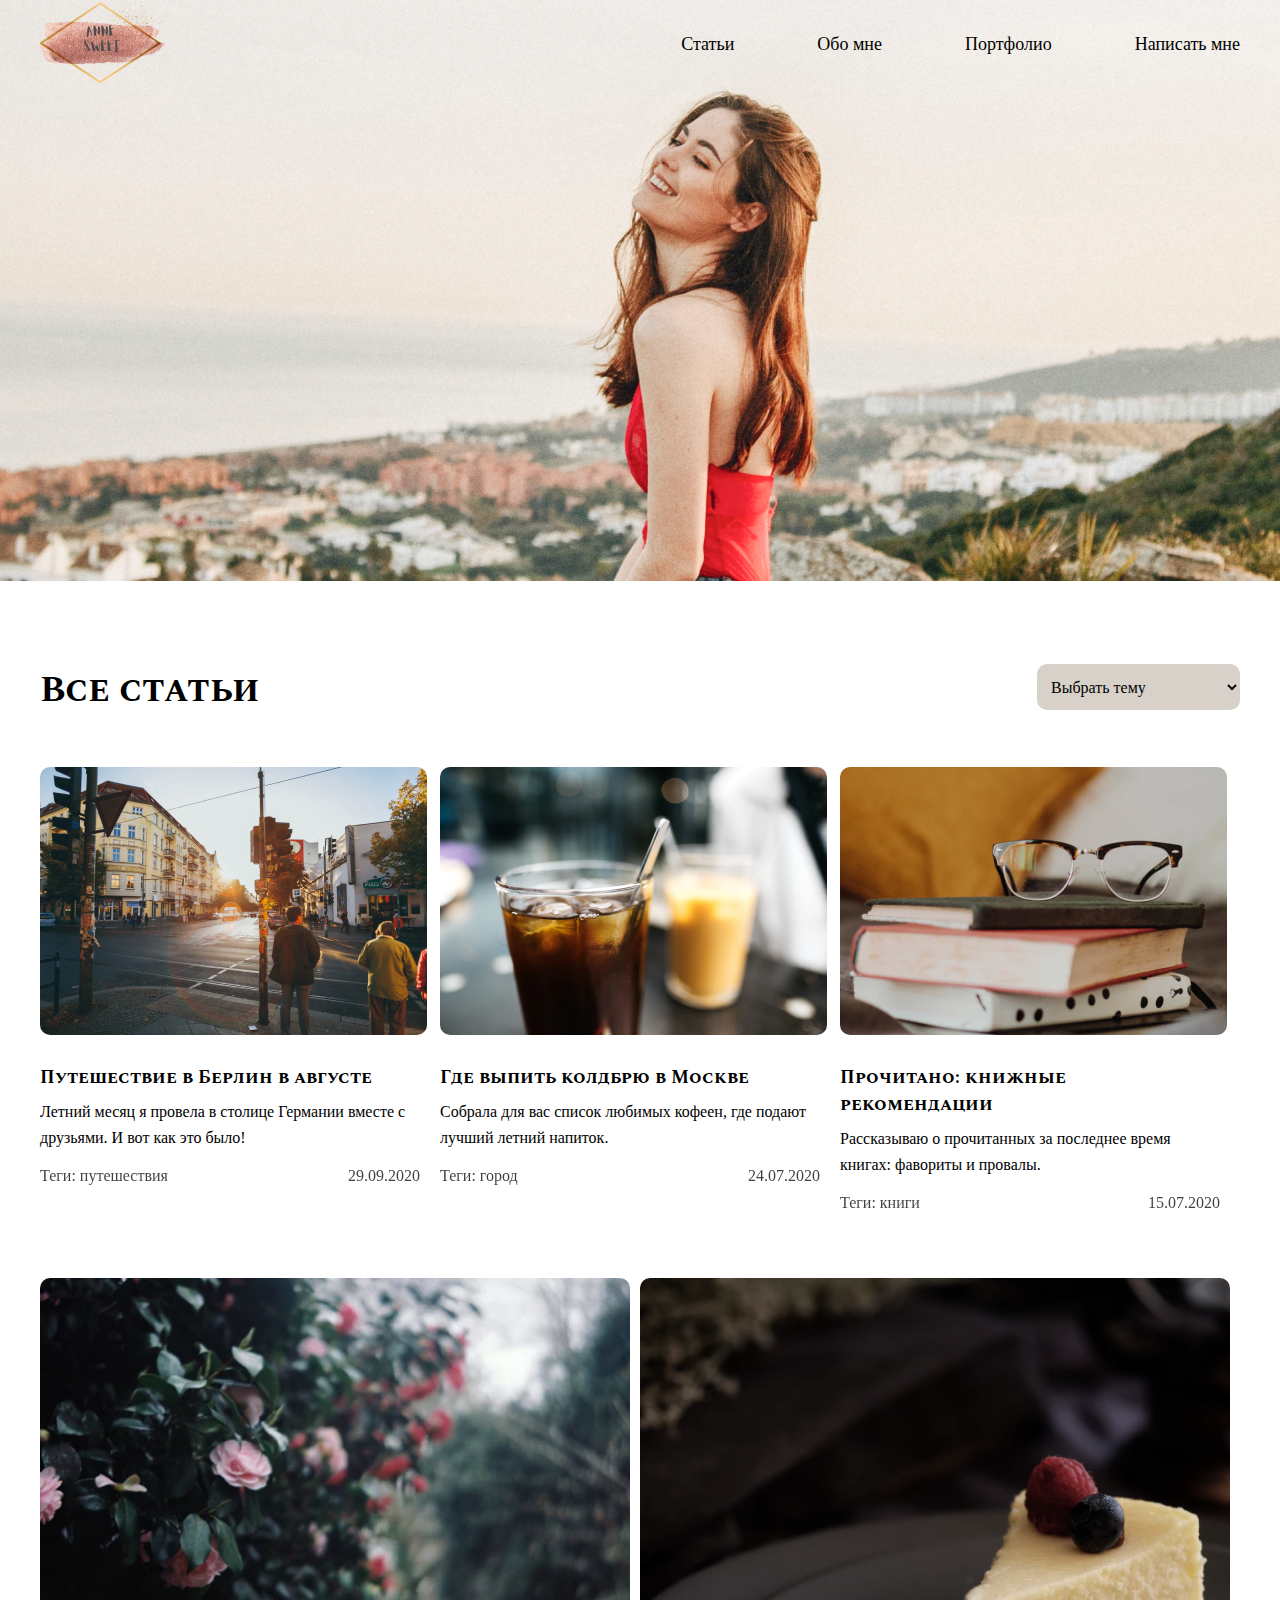
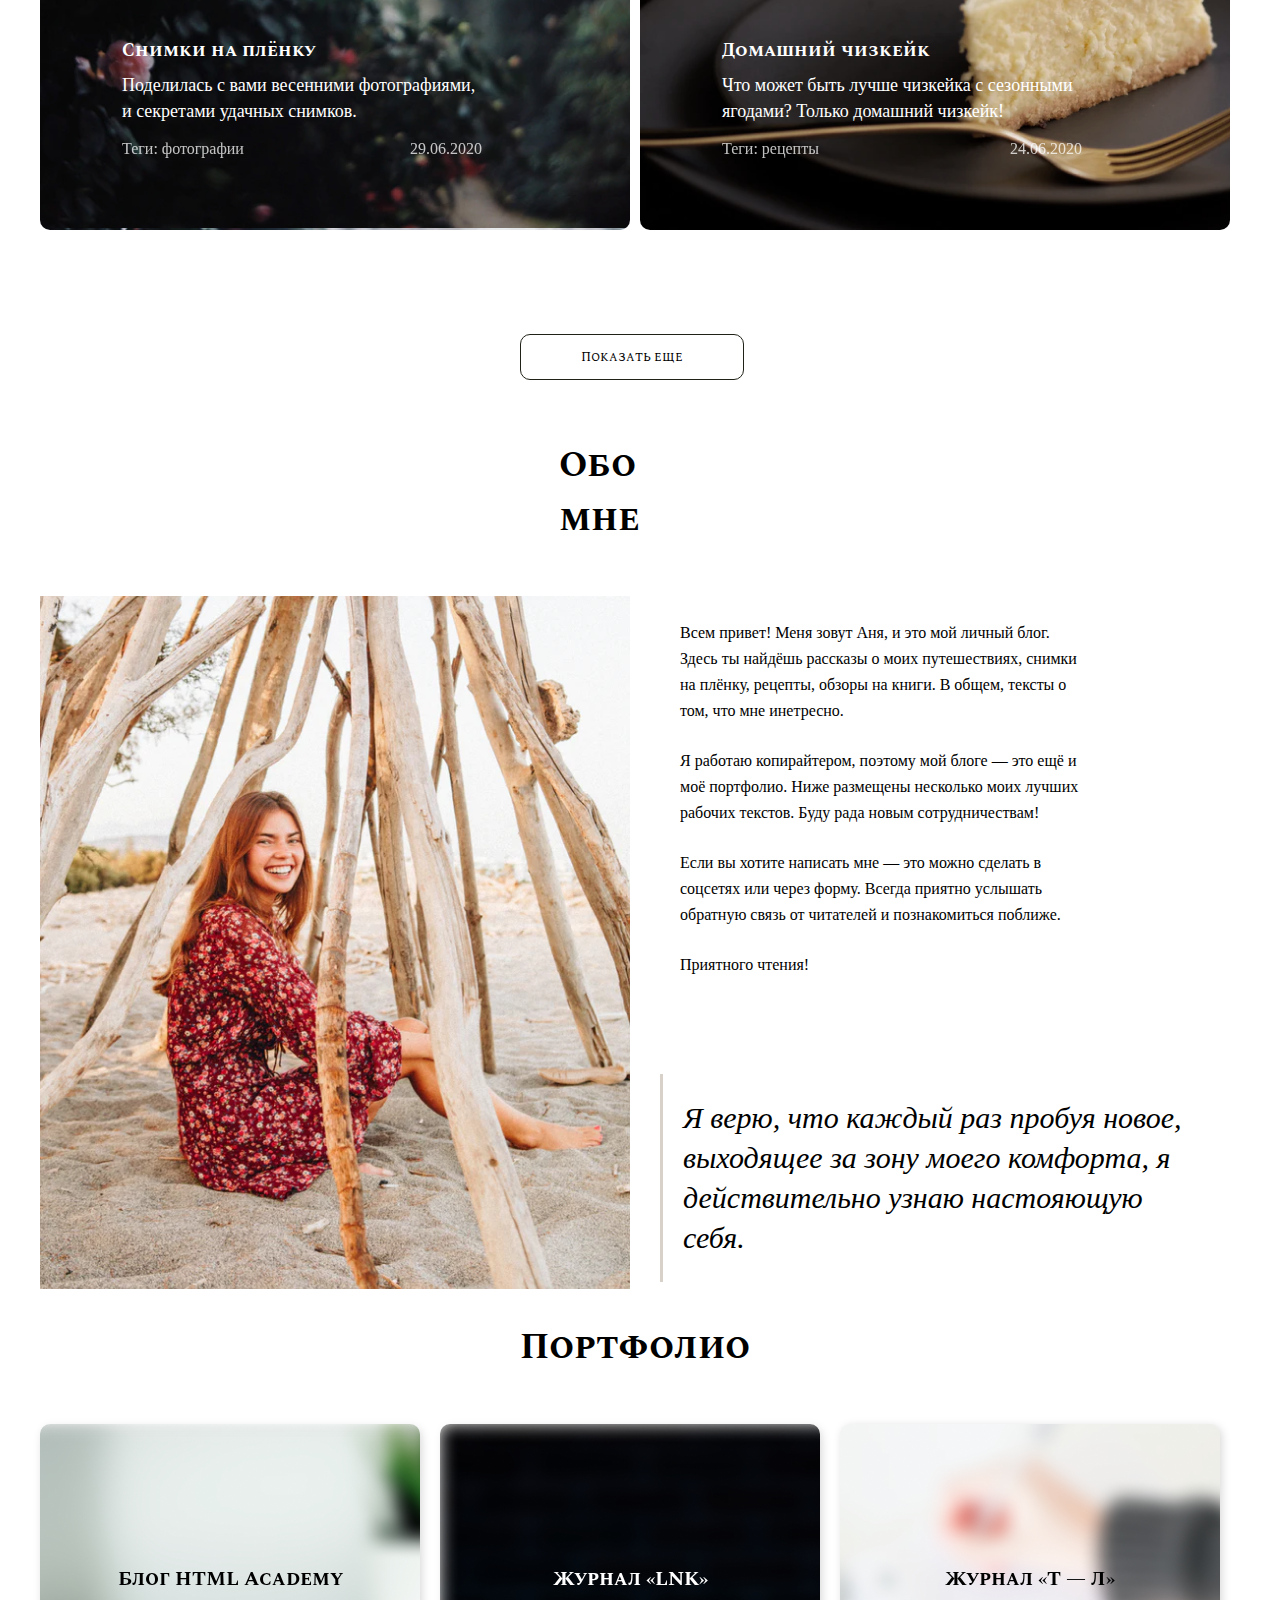
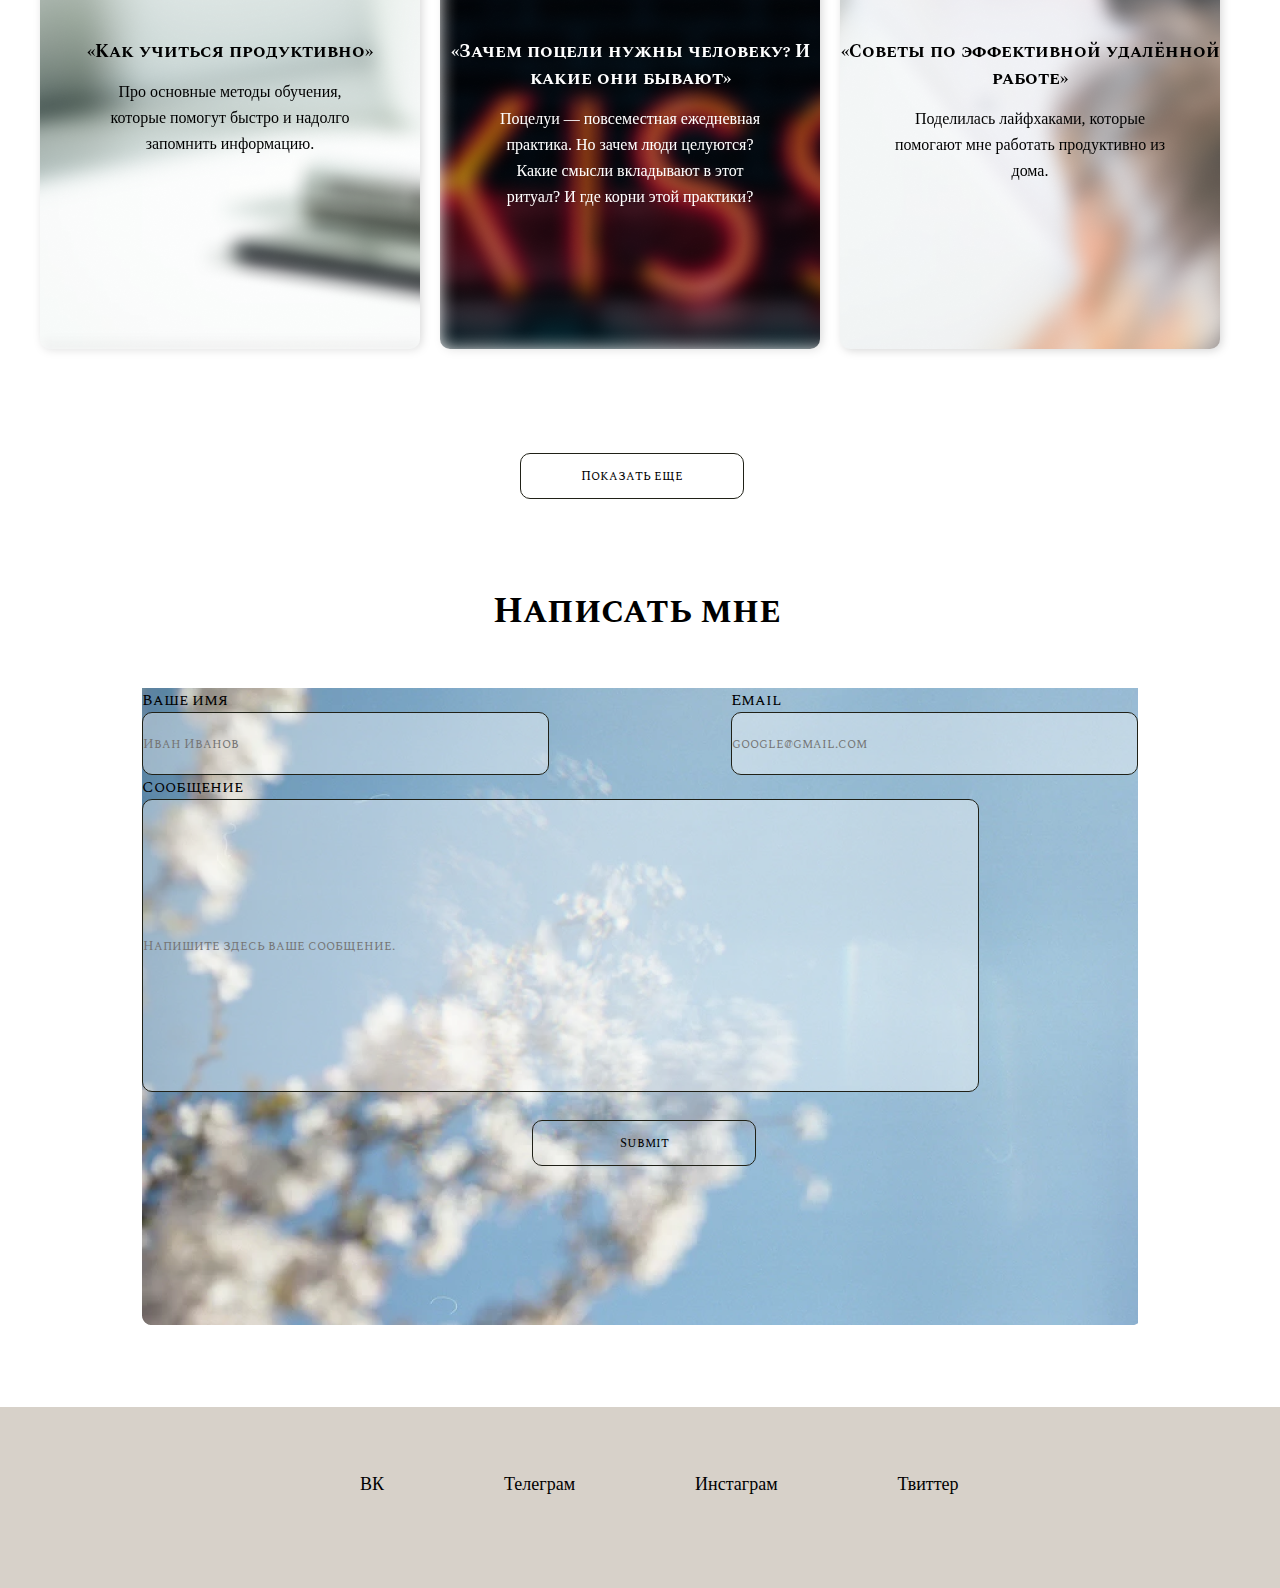
==== commit 135ceb5c: "dffffffffffffffffff" ====
--- a/index.html
+++ b/index.html
@@ -213,31 +213,36 @@
         </div>
         <div class="email-content">
             <form action="">
-                <label for="name">Ваше имя</label>
-                <input
-                        id="name"
-                        type="text"
-                        minlength="10"
-                        maxlength="200"
-                        required
-                        placeholder="Иван Иванов"
-                />
-                <label for="name">Email</label>
-                <input
-                        id="emaill"
-                        type="text"
-                        minlength="10"
-                        maxlength="200"
-                        required
-                        placeholder="google@gmail.com"
-                />
-                <label for="name">Сообщение</label>
-                <input
-                        id="text"
-                        type="text"
-                        minlength="1"
-                        placeholder="Напишите здесь ваше сообщение."
-                />
+                <div class="form-row posts-up-el1">
+                    <p>Ваше имя</p>
+                    <input
+                            id="name"
+                            type="text"
+                            minlength="10"
+                            maxlength="200"
+                            required
+                            placeholder="Иван Иванов"
+                    />
+                </div>
+                <div class="form-row posts-up-el2">
+                    <p>Email</p>
+                    <input
+                            id="emaill"
+                            type="text"
+                            minlength="10"
+                            maxlength="200"
+                            required
+                            placeholder="google@gmail.com"
+                    />
+                </div>
+                <div class="form-row posts-up-el1">
+                    <p>Сообщение</p>
+                    <input
+                            id="text"
+                            type="text"
+                            minlength="1"
+                            placeholder="Напишите здесь ваше сообщение."
+                    /></div>
                 <input id="email-butt" type="submit"/>
             </form>
         </div>
--- a/css/style.css
+++ b/css/style.css
@@ -370,6 +370,13 @@
     box-sizing: border-box;
     border-radius: 10px;
     cursor: pointer;
+    background: transparent;
+}
+
+#email-butt:hover {
+    background: black;
+    color: white;
+    transition: .6s;
 }
 
 
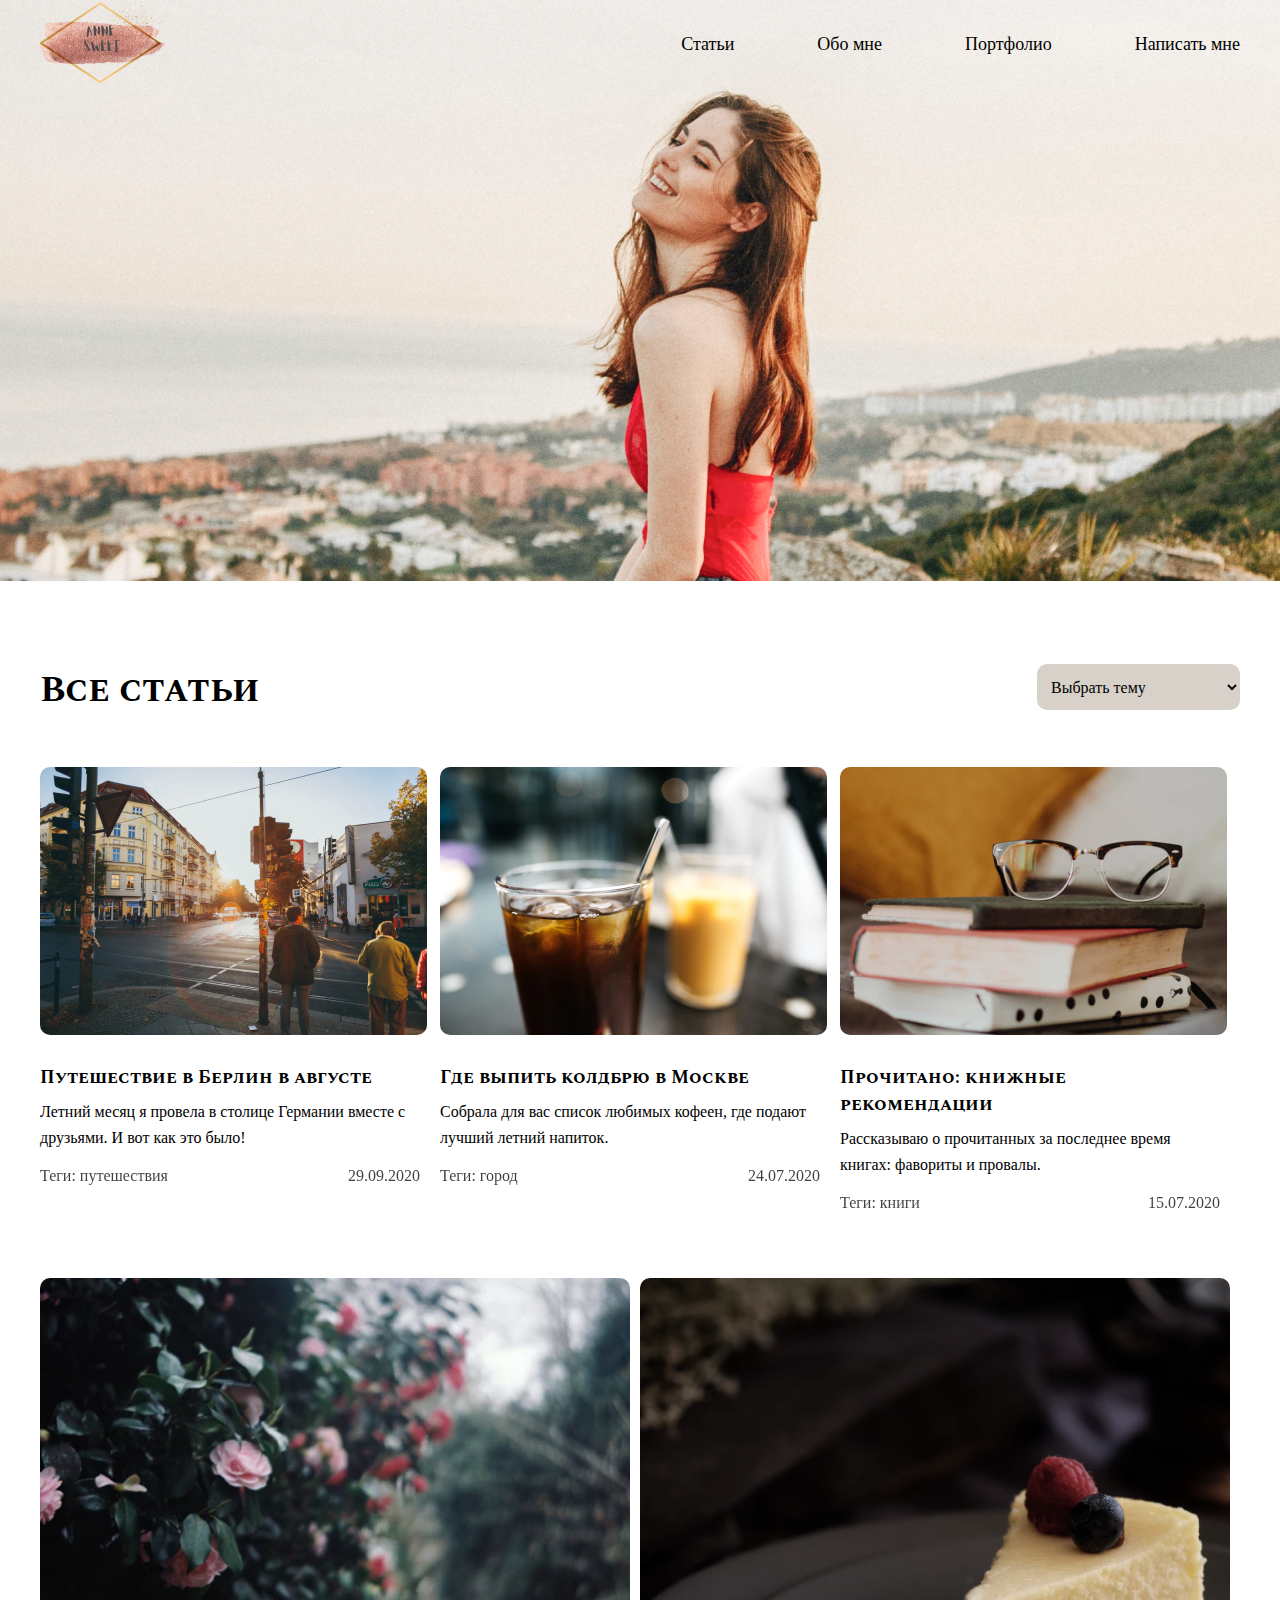
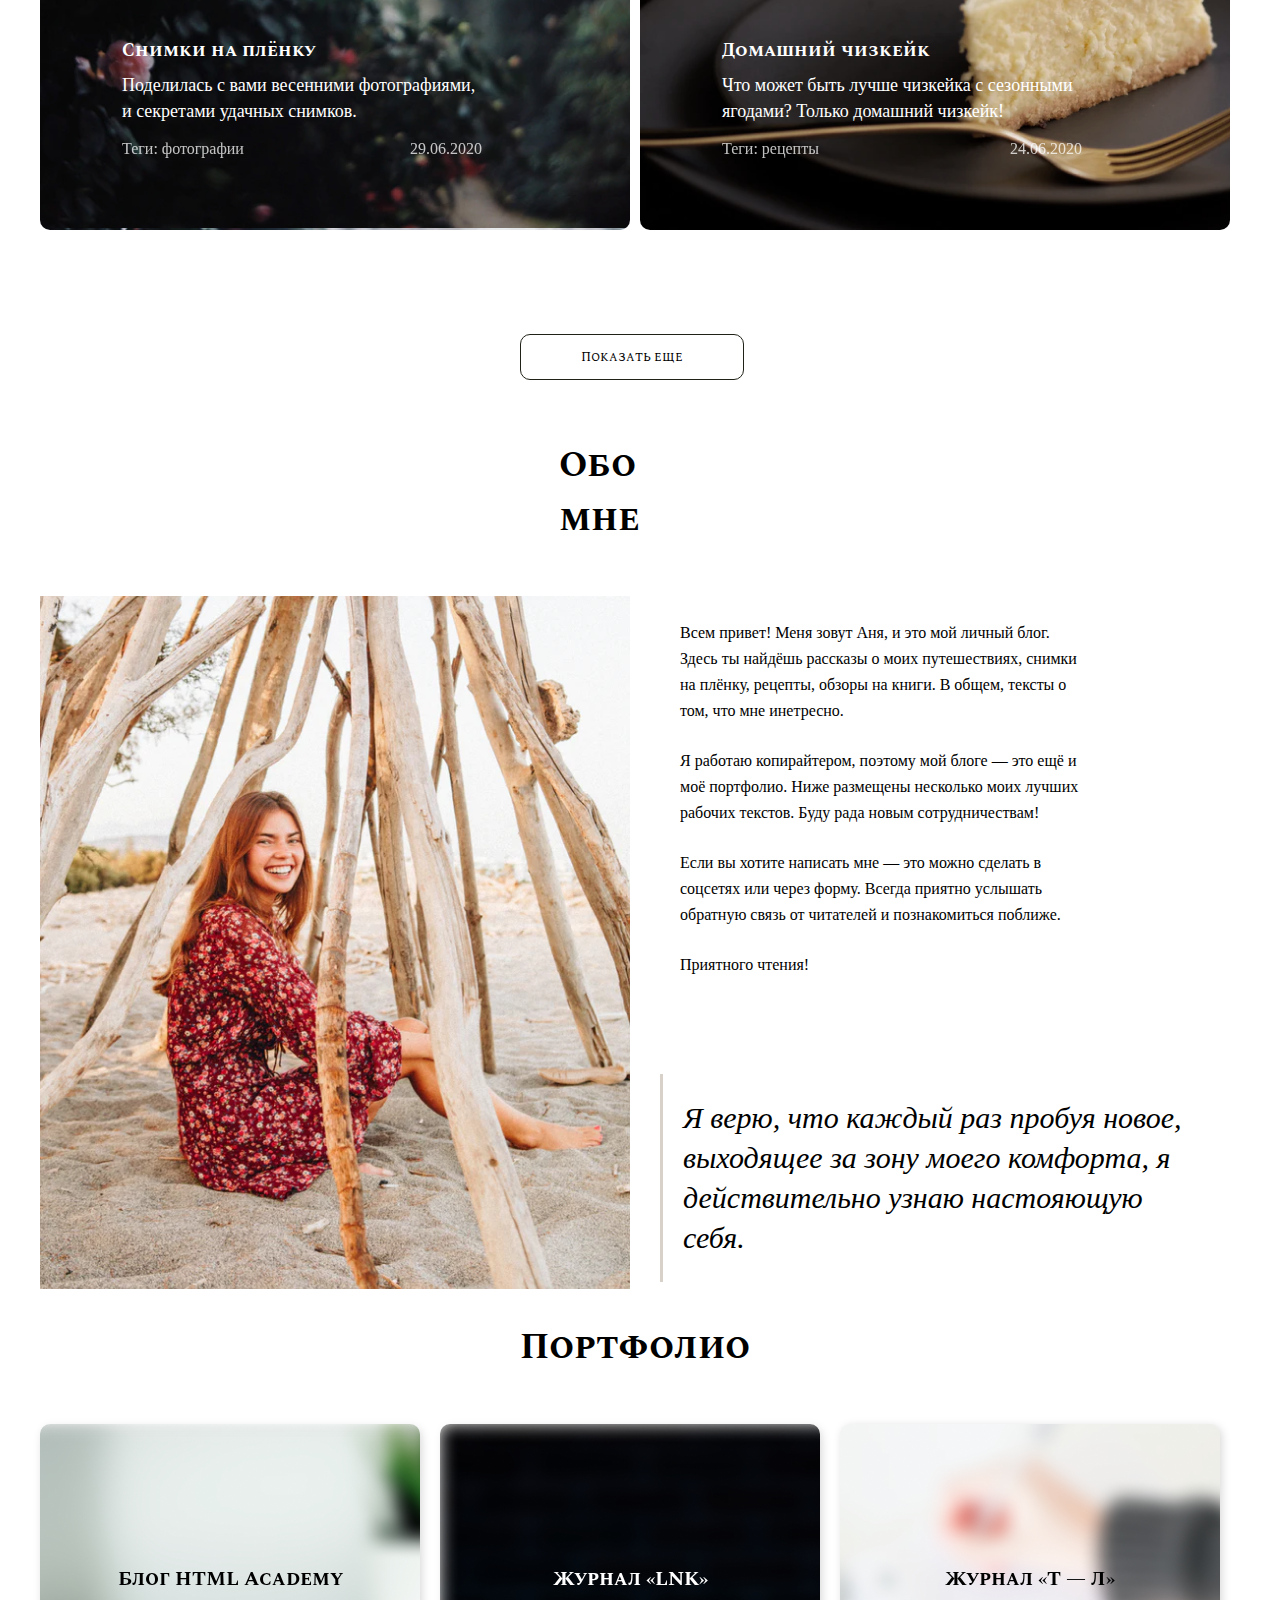
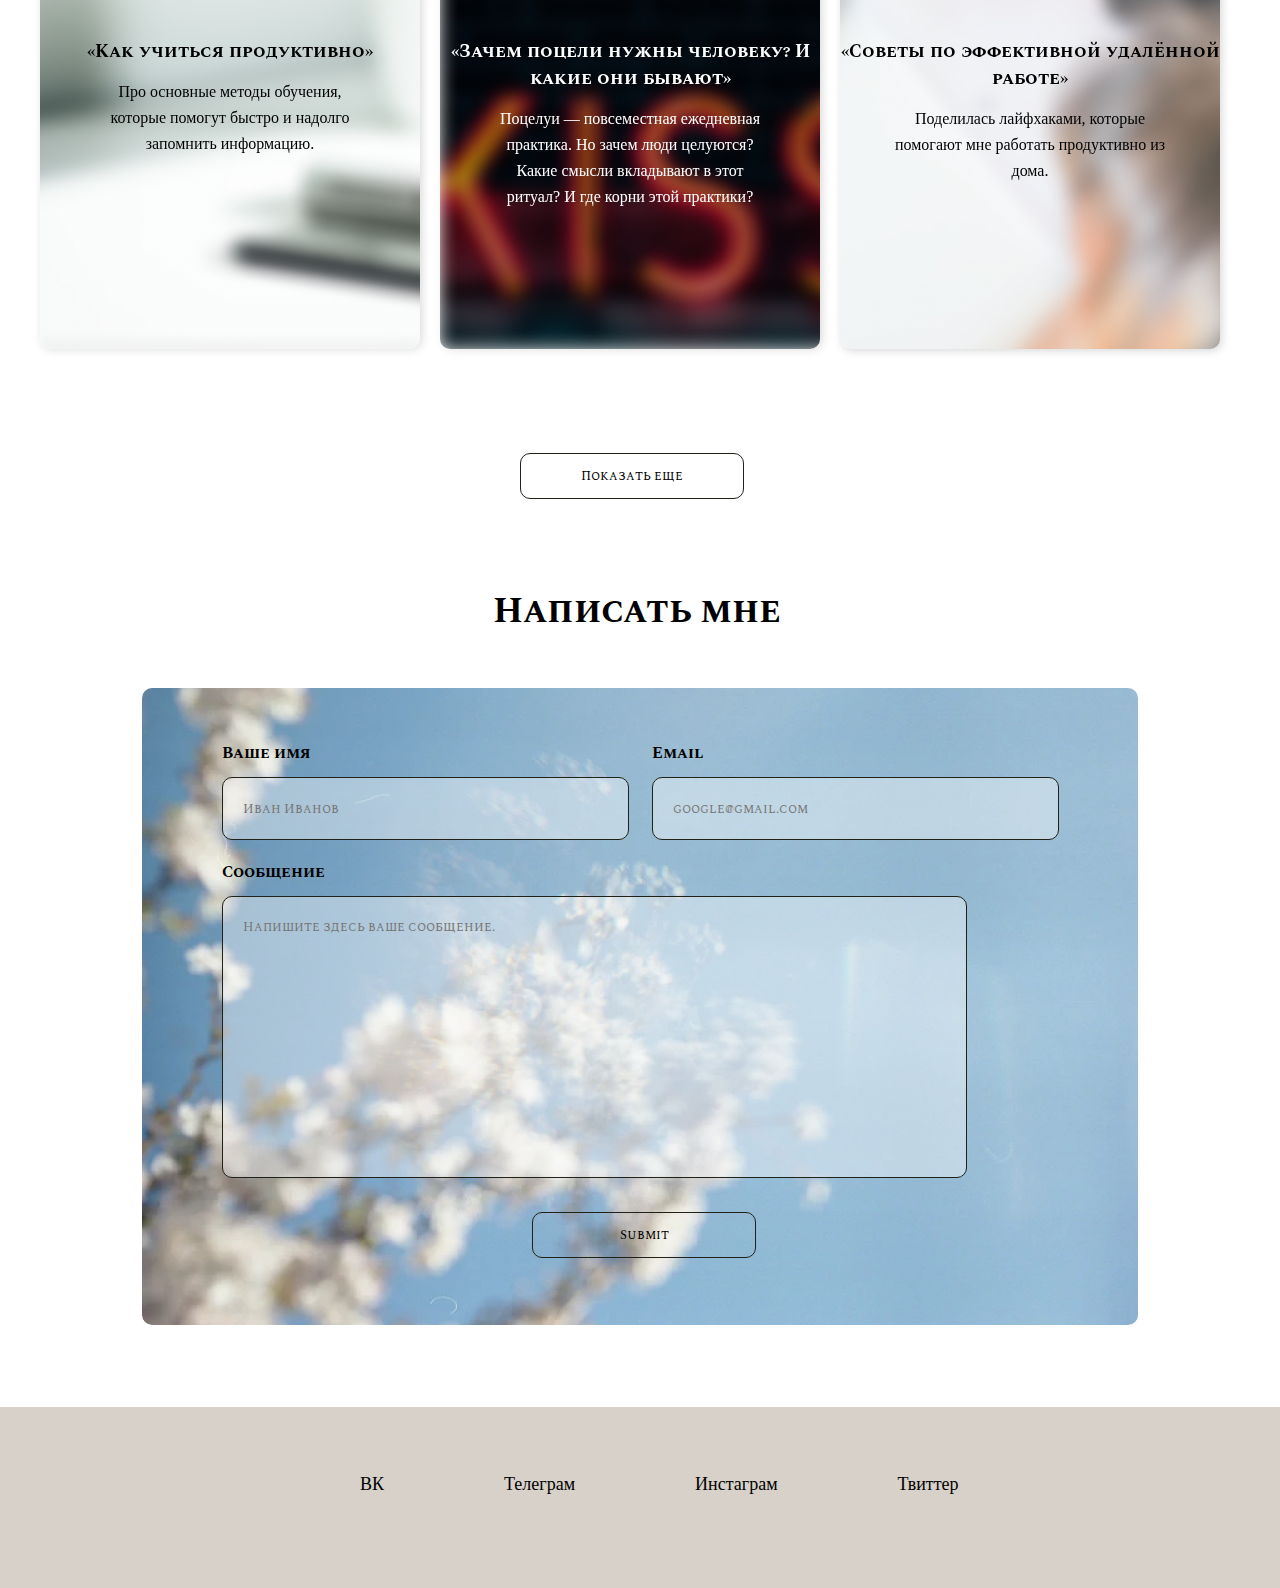
==== commit 704eda63: "js" ====
--- a/index.html
+++ b/index.html
@@ -213,36 +213,35 @@
         </div>
         <div class="email-content">
             <form action="">
-                <div class="form-row posts-up-el1">
-                    <p>Ваше имя</p>
-                    <input
-                            id="name"
-                            type="text"
-                            minlength="10"
-                            maxlength="200"
-                            required
-                            placeholder="Иван Иванов"
-                    />
+                <div class="form-row-up">
+                    <div class="form-row posts-up-el1">
+                        <p><strong>Ваше имя</strong></p>
+                        <input
+                                id="name"
+                                type="text"
+                                minlength="10"
+                                maxlength="200"
+                                required
+                                placeholder="Иван Иванов"
+                        />
+                    </div>
+                    <div class="form-row posts-up-el2">
+                        <p><strong>Email</strong></p>
+                        <input
+                                id="emaill"
+                                type="text"
+                                minlength="10"
+                                maxlength="200"
+                                required
+                                placeholder="google@gmail.com"
+                        />
+                    </div>
+                    <div class="form-row posts-up-el1">
+                        <p><strong>Сообщение</strong></p>
+                        <textarea name="" id="textarena" cols="86" rows="12" placeholder="Напишите здесь ваше сообщение."></textarea>
+                    </div>
                 </div>
-                <div class="form-row posts-up-el2">
-                    <p>Email</p>
-                    <input
-                            id="emaill"
-                            type="text"
-                            minlength="10"
-                            maxlength="200"
-                            required
-                            placeholder="google@gmail.com"
-                    />
-                </div>
-                <div class="form-row posts-up-el1">
-                    <p>Сообщение</p>
-                    <input
-                            id="text"
-                            type="text"
-                            minlength="1"
-                            placeholder="Напишите здесь ваше сообщение."
-                    /></div>
+
                 <input id="email-butt" type="submit"/>
             </form>
         </div>
--- a/css/style.css
+++ b/css/style.css
@@ -338,12 +338,18 @@
     top: 3889px;
     background-image: url("../img/email.png");
     margin-top: 49px;
-
+    border-radius: 10px;
 }
 
 .email-up {
     margin: 0 auto;
     width: 295px;
+}
+
+.form-row-up {
+    width: 837px;
+    margin: 0 auto;
+    padding-top: 53px;
 }
 
 .email input {
@@ -353,6 +359,8 @@
     border-radius: 10px;
     width: 407px;
     height: 63px;
+    margin-top: 12px;
+    margin-bottom: 20px;
 }
 
 input#text {
@@ -360,12 +368,28 @@
     height: 293px;
 }
 
+#textarena {
+    background: rgba(255, 255, 255, 0.4);
+    border: 1px solid #202117;
+    box-sizing: border-box;
+    border-radius: 10px;
+    padding: 20px;
+    resize: none;
+    margin-top: 12px;
+}
+
+input#name,
+input#emaill,
+input#text {
+    padding: 20px;
+}
+
 #email-butt {
     position: absolute;
     width: 224px;
     height: 46px;
     left: 390px;
-    top: 535px;
+    top: 615px;
     border: 1px solid #202117;
     box-sizing: border-box;
     border-radius: 10px;
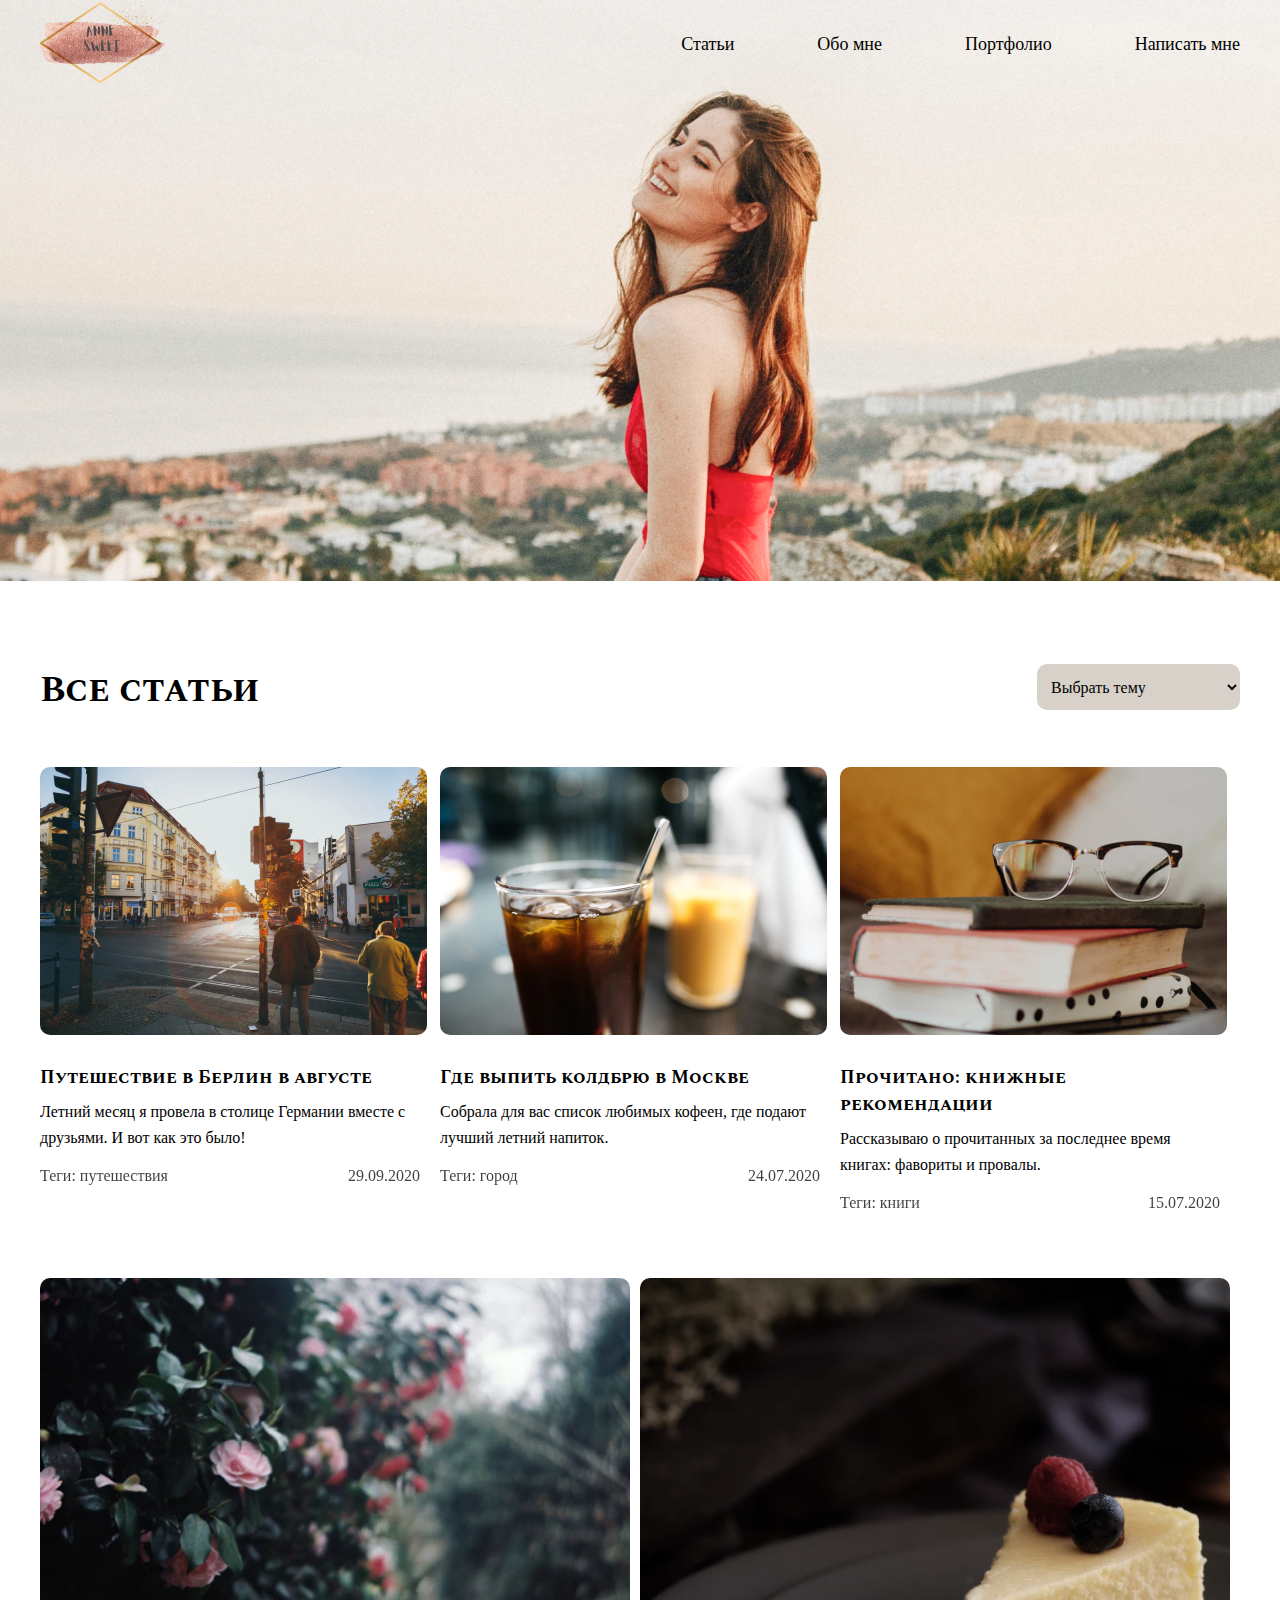
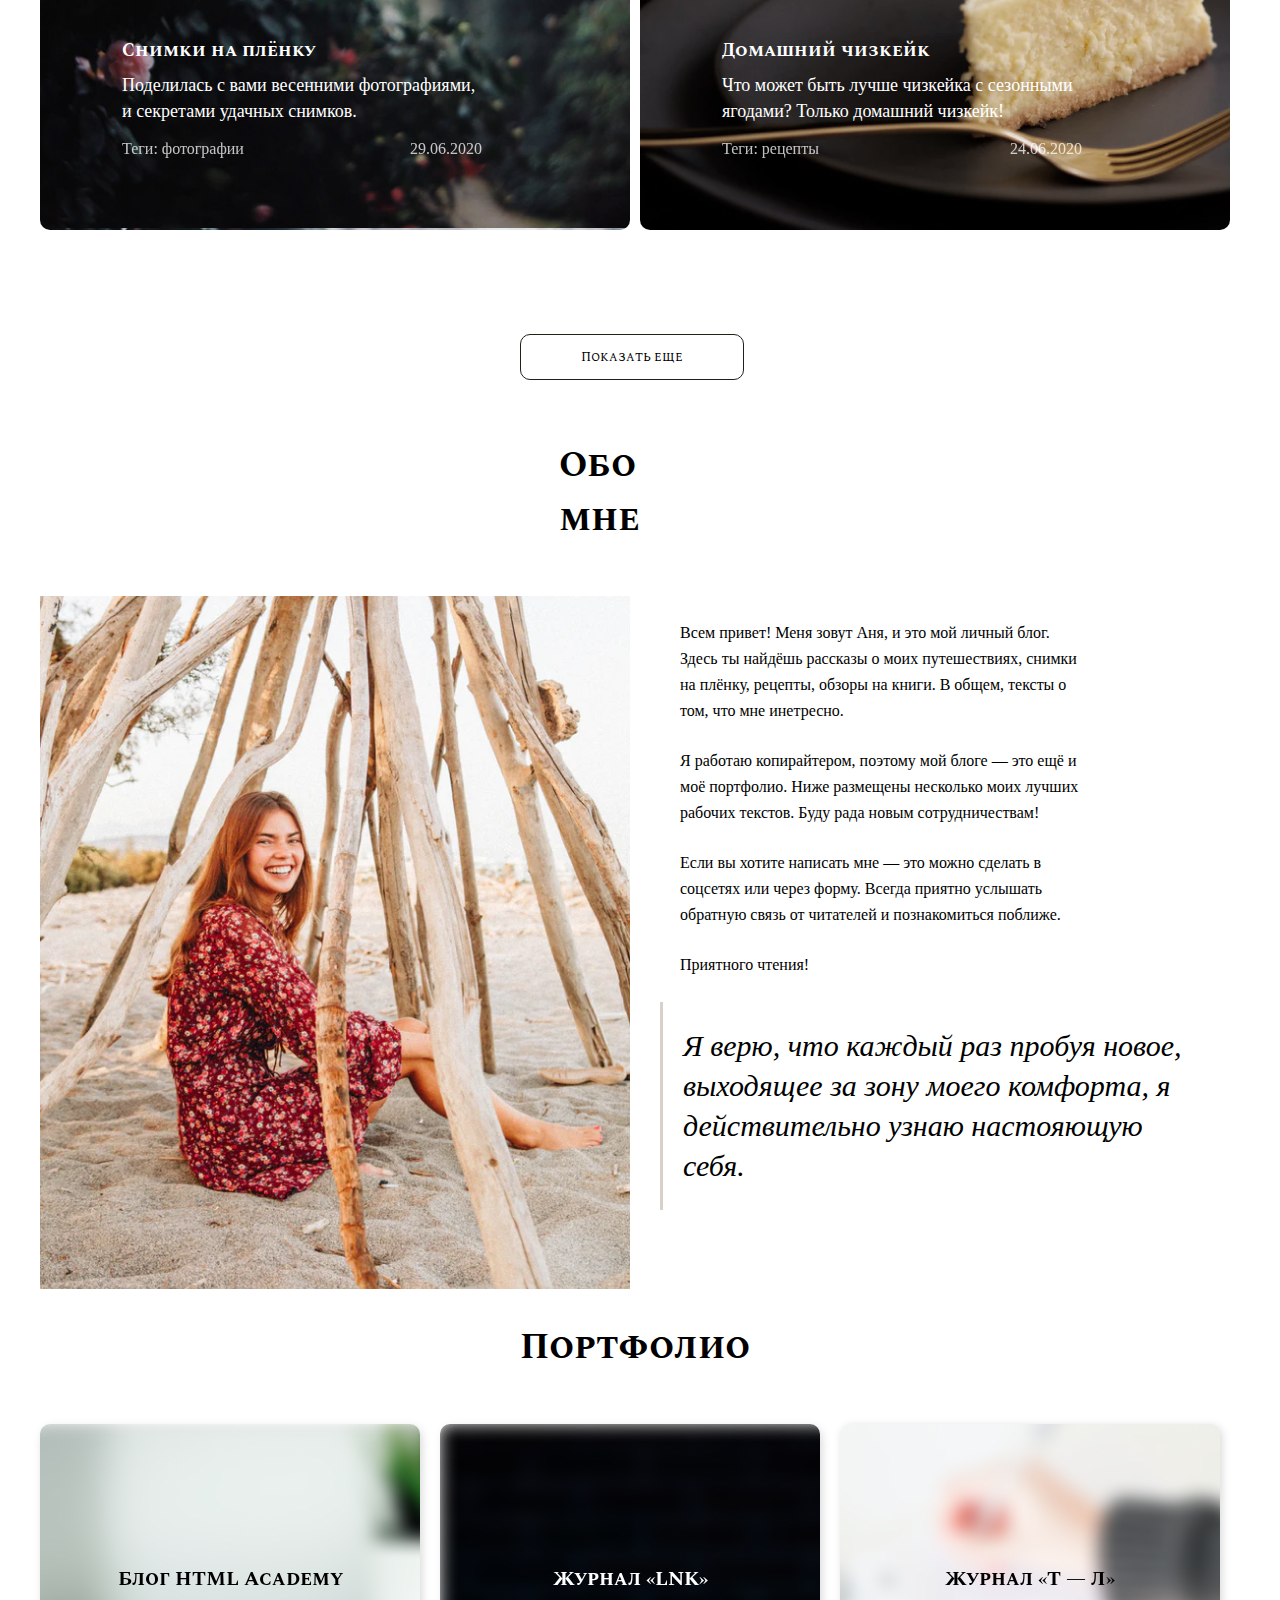
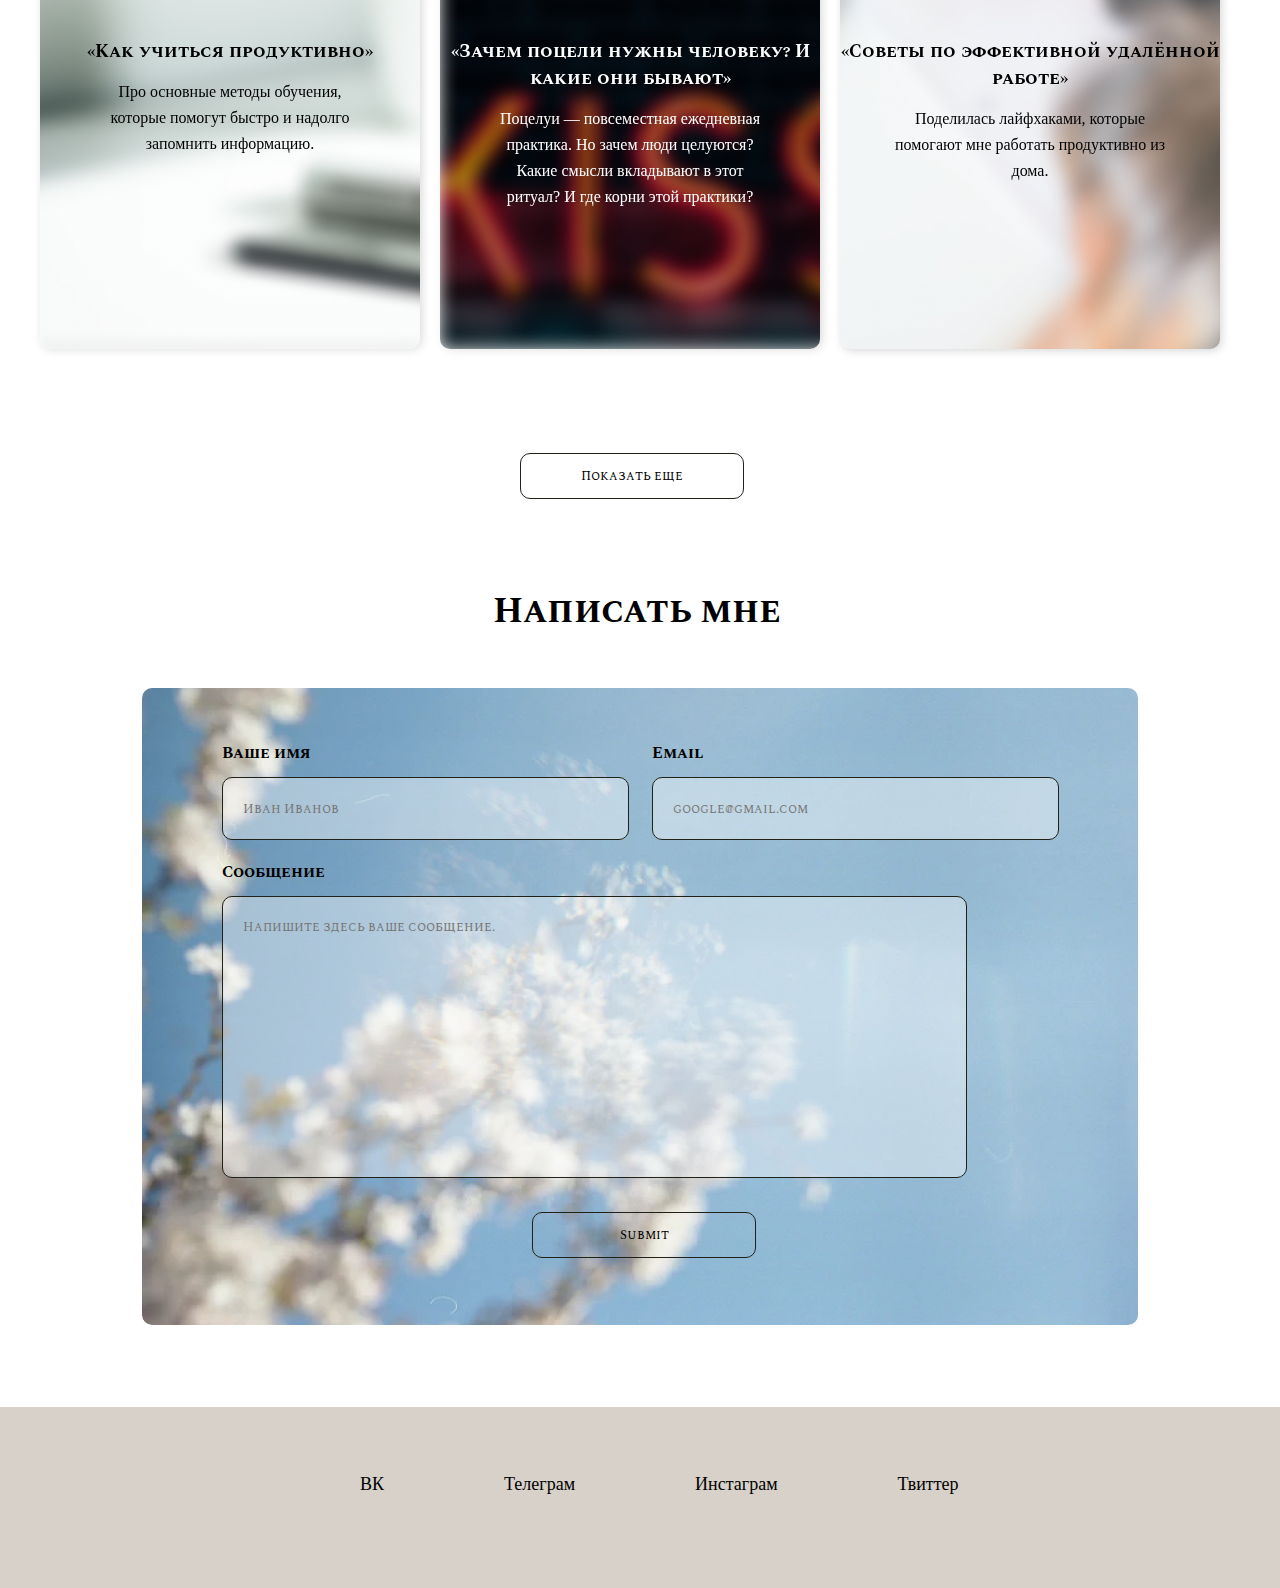
==== commit 11e1136b: "about "fix"" ====
--- a/index.html
+++ b/index.html
@@ -27,6 +27,7 @@
         </nav>
     </header>
 </section>
+
 <div class="content">
     <section class="posts" id="posts">
         <div class="posts-up">
@@ -149,7 +150,7 @@
                         <br/>
                         <h4>Приятного чтения!</h4>
                     </div>
-                    <br/><br/><br/><br/>
+                    <br/>
                     <div class="about-el2">
                         <br/>
                         <h5>
@@ -238,7 +239,8 @@
                     </div>
                     <div class="form-row posts-up-el1">
                         <p><strong>Сообщение</strong></p>
-                        <textarea name="" id="textarena" cols="86" rows="12" placeholder="Напишите здесь ваше сообщение."></textarea>
+                        <textarea name="" id="textarena" cols="86" rows="12"
+                                  placeholder="Напишите здесь ваше сообщение."></textarea>
                     </div>
                 </div>
 
--- a/css/style.css
+++ b/css/style.css
@@ -434,55 +434,9 @@
     line-height: 24px;
 }
 
-
-/**/
-.golova2 {
-    background-image: url("../img/cartina2.png");
-    height: 581px;
-    background-size: cover;
-    background-position: center;
-}
-
-.post-content {
-    position: absolute;
-    width: 998px;
-    height: 1465px;
-    left: 119px;
-    top: 666px;
-}
-
-.post .posts-up-el1 h1 {
-    margin-bottom: 6px;
-}
-
-.comments {
-    position: absolute;
-    width: 793px;
-    height: 816px;
-    left: 121px;
-    top: 2196px;
-}
-
-.comments-up {
-    /*    position: absolute;*/
-    width: 793px;
-    height: 429px;
-    left: 121px;
-    top: 2196px;
-
-    background: #ECE1E1;
-    border-radius: 10px;
-}
-
-.comment {
-    padding: 40px 1px 1px 100px;
-}
-
-.podval2 {
-    background: #D7D1C9;
-    position: absolute;
-    height: 181px;
-    left: 0px;
-    width: -webkit-fill-available;
-    top: 3093px;
-}
+@media only screen and (max-width: 1200px) {
+    .golova,
+    .podval {
+        width: 123%;
+    }
+}
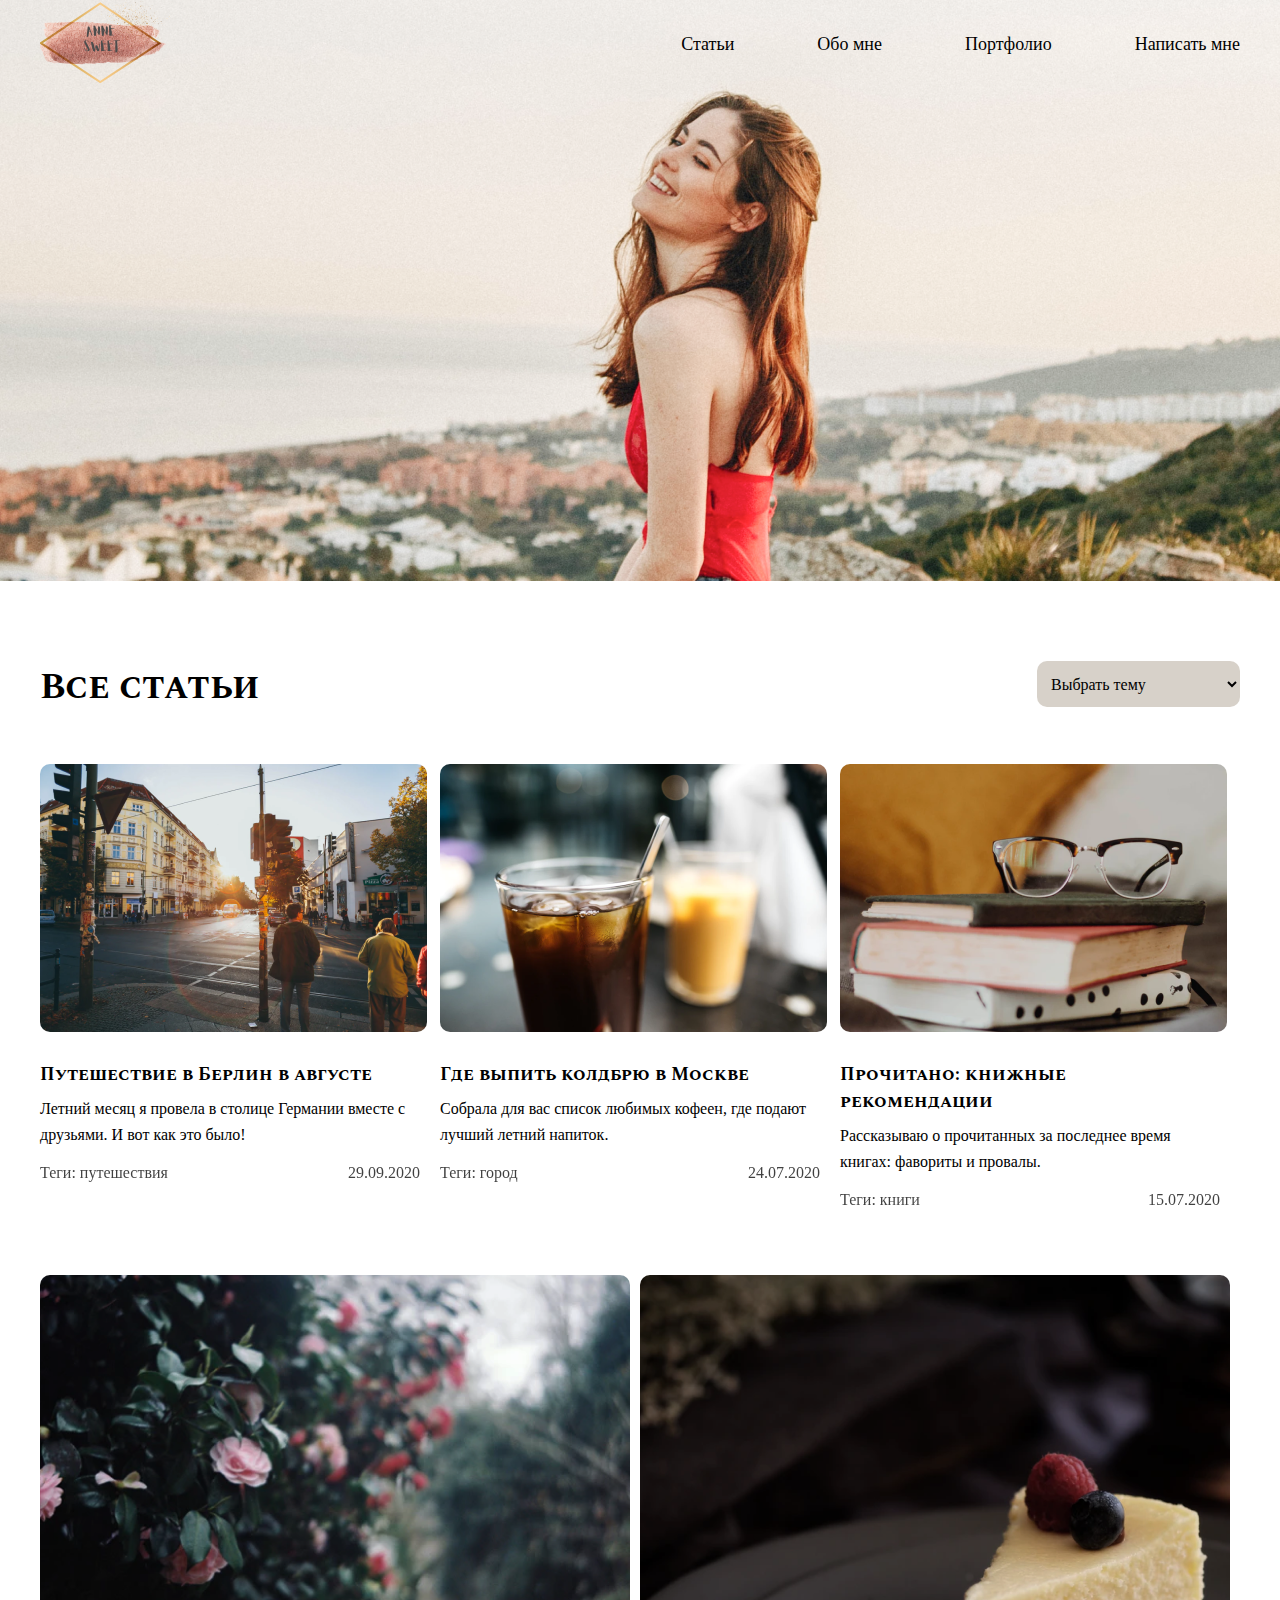
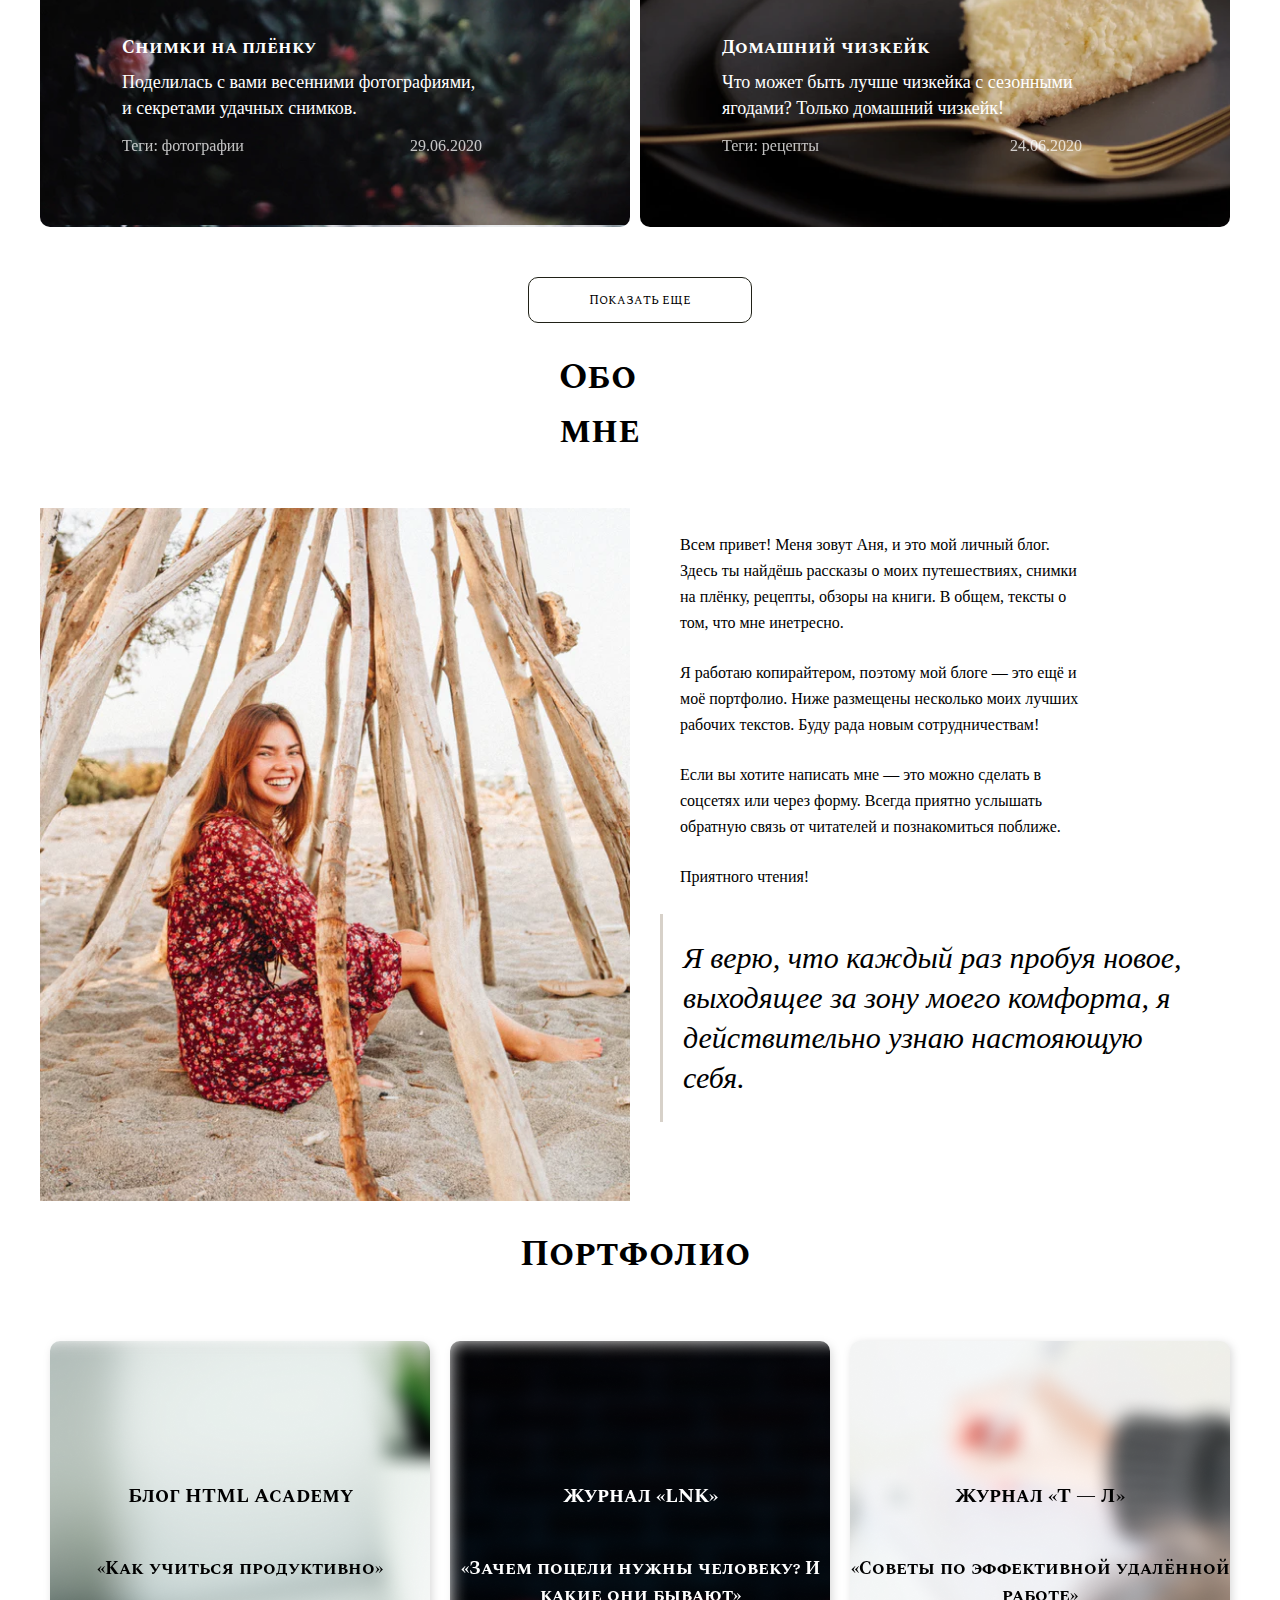
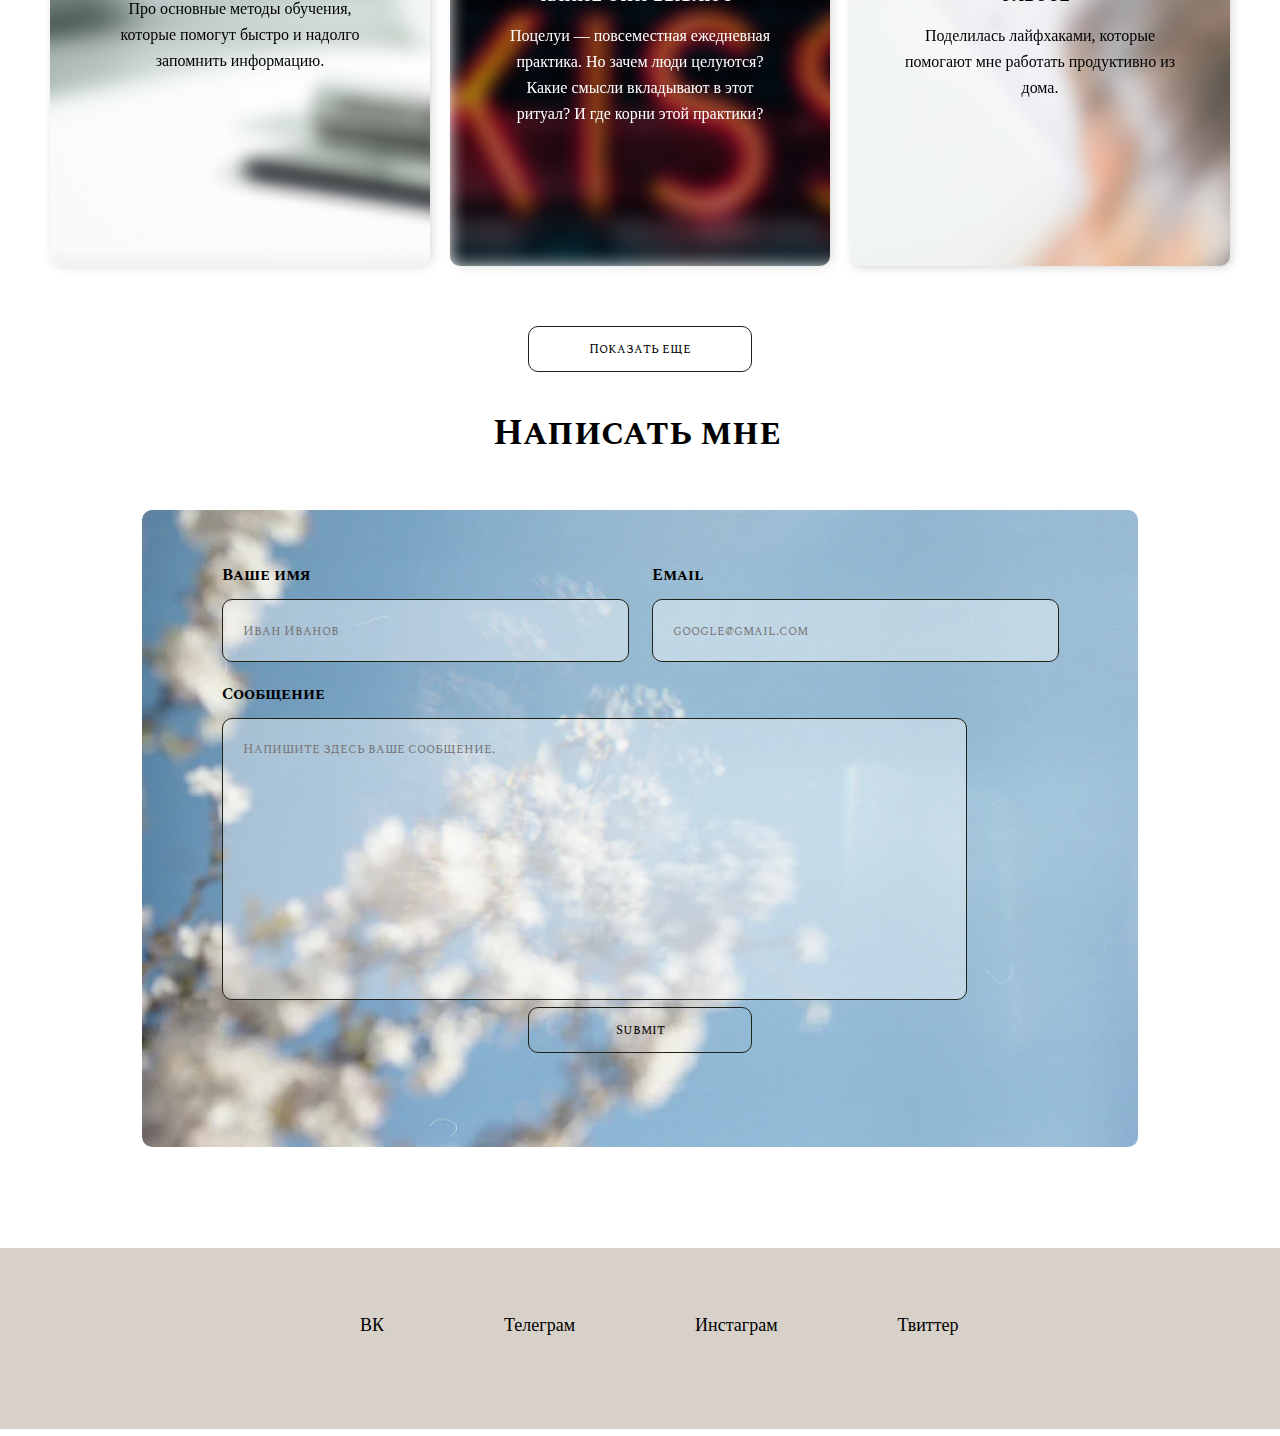
==== commit 11e0a73e: "js govno" ====
--- a/index.html
+++ b/index.html
@@ -114,7 +114,35 @@
                     </li>
                 </a>
             </ul>
-            <button class="post-butt">Показать еще</button>
+            <ul id="ninja1" class="clearfix">
+                <a href="post.html">
+                    <li class="post-row2" id="big-post11">
+                        <div class="post-row2-text">
+                            <h2>Снимки на плёнку</h2>
+                            <h3>
+                                Поделилась с вами весенними фотографиями, и секретами
+                                удачных снимков.
+                            </h3>
+                            <h4 class="post-tag1">Теги: фотографии</h4>
+                            <h4 class="post-tag2">29.06.2020</h4>
+                        </div>
+                    </li>
+                </a>
+                <a href="post.html">
+                    <li class="post-row2" id="big-post22">
+                        <div class="post-row2-text">
+                            <h2>Домашний чизкейк</h2>
+                            <h3>
+                                Что может быть лучше чизкейка с сезонными ягодами? Только
+                                домашний чизкейк!
+                            </h3>
+                            <h4 class="post-tag1">Теги: рецепты</h4>
+                            <h4 class="post-tag2">24.06.2020</h4>
+                        </div>
+                    </li>
+                </a>
+            </ul>
+            <button id="post-butt-id" class="post-butt">Показать еще</button>
         </div>
     </section>
     <section class="about" id="about">
@@ -205,7 +233,44 @@
                     </div>
                 </li>
             </ul>
-            <button class="post-butt">Показать еще</button>
+            <ul id="ninja" class="clearfix">
+                <li class="port-el" id="port-el11">
+                    <h2 class="port-h2-1">Блог HTML Academy</h2>
+                    <h2 class="port-h2-2">«Как учиться продуктивно»</h2>
+                    <div class="port-h3">
+                        <h3>
+                            Про основные методы обучения, которые помогут быстро и надолго
+                            запомнить информацию.
+                        </h3>
+                    </div>
+                </li>
+                <li class="port-el" id="port-el22">
+                    <h2 class="port-h2-1">Журнал «LNK»</h2>
+                    <h2 class="port-h2-2">
+                        «Зачем поцели нужны человеку? И какие они бывают»
+                    </h2>
+                    <div class="port-h3">
+                        <h3>
+                            Поцелуи — повсеместная ежедневная практика. Но зачем люди
+                            целуются? Какие смысли вкладывают в этот ритуал? И где корни
+                            этой практики?
+                        </h3>
+                    </div>
+                </li>
+                <li class="port-el" id="port-el33">
+                    <h2 class="port-h2-1">Журнал «Т — Л»</h2>
+                    <h2 class="port-h2-2">
+                        «Советы по эффективной удалённой работе»
+                    </h2>
+                    <div class="port-h3">
+                        <h3>
+                            Поделилась лайфхаками, которые помогают мне работать
+                            продуктивно из дома.
+                        </h3>
+                    </div>
+                </li>
+            </ul>
+            <button id="port-butt-id" class="post-butt">Показать еще</button>
         </div>
     </section>
     <section class="email" id="email">
@@ -230,7 +295,7 @@
                         <p><strong>Email</strong></p>
                         <input
                                 id="emaill"
-                                type="text"
+                                type="email"
                                 minlength="10"
                                 maxlength="200"
                                 required
@@ -248,18 +313,20 @@
             </form>
         </div>
     </section>
-    <section class="podval">
-        <footer>
-            <nav>
-                <ul>
-                    <li><a href="https://vk.com/">ВК</a></li>
-                    <li><a href="https://telegram.com/">Телеграм</a></li>
-                    <li><a href="https://instagram.com/">Инстаграм</a></li>
-                    <li><a href="https://twitter.com">Твиттер</a></li>
-                </ul>
-            </nav>
-        </footer>
-    </section>
+
 </div>
+<section class="podval">
+    <footer>
+        <nav>
+            <ul>
+                <li><a href="https://vk.com/">ВК</a></li>
+                <li><a href="https://telegram.com/">Телеграм</a></li>
+                <li><a href="https://instagram.com/">Инстаграм</a></li>
+                <li><a href="https://twitter.com">Твиттер</a></li>
+            </ul>
+        </nav>
+    </footer>
+</section>
+<script src="js/main.js"></script>
 </body>
 </html>
--- a/css/style.css
+++ b/css/style.css
@@ -77,10 +77,16 @@
     height: 581px;
     background-size: cover;
     background-position: center;
+    margin-bottom: 80px;
 }
 
 .logo {
     float: left;
+}
+
+#ninja,
+#ninja1 {
+    display: none;
 }
 
 header nav {
@@ -110,18 +116,14 @@
 
 /**/
 .posts {
-    position: absolute;
     width: 1200px;
     height: 1290px;
-    top: 664px;
 }
 
 select,
 option {
     width: 203px;
     height: 46px;
-    left: 1116px;
-    top: 664px;
     background: #D7D1C9;
     padding: 10px;
     border-radius: 10px;
@@ -146,8 +148,6 @@
 .posts .post-row img {
     width: 387px;
     height: 268px;
-    left: 118px;
-    top: 775px;
     border-radius: 10px;
 }
 
@@ -189,11 +189,18 @@
     line-height: 26px;
 }
 
-#big-post1 {
+#big-post1,
+#big-post11 {
     background-image: url(../img/bigpost1.png);
 }
 
-#big-post2 {
+#big-post11,
+#big-post22 {
+    margin: 12px 10px 30px 0;
+}
+
+#big-post2,
+#big-post22 {
     background-image: url(../img/bigpost2.png);
 }
 
@@ -211,17 +218,15 @@
 }
 
 .post-butt {
-    position: absolute;
     width: 224px;
     height: 46px;
     background: white;
-    left: 480px;
     border: 1px solid #202117;
     box-sizing: border-box;
     border-radius: 10px;
-    margin-top: 104px;
     cursor: pointer;
-    margin-bottom: 85px;
+    display: block;
+    margin: 50px auto;
 }
 
 button:hover,
@@ -234,10 +239,8 @@
 
 /**/
 .about {
-    position: absolute;
     width: 1200px;
     height: 797px;
-    top: 2039px;
 }
 
 .about-el {
@@ -266,10 +269,9 @@
 
 /**/
 .portfolio {
-    position: absolute;
     width: 1200px;
     height: 779px;
-    top: 2921px;
+    margin-top: 80px;
 }
 
 .port-up {
@@ -281,7 +283,7 @@
     float: left;
     width: 380px;
     height: 525px;
-    margin-right: 20px;
+    margin: 10px;
     border-radius: 10px;
     filter: drop-shadow(2px 2px 4px rgba(0, 0, 0, 0.15));
 }
@@ -308,34 +310,33 @@
     text-align: center;
 }
 
-#port-el1 {
+#port-el1,
+#port-el11 {
     background-image: url("../img/port1.png");
 }
 
-#port-el2 {
+#port-el2,
+#port-el22 {
     background-image: url("../img/port2.png");
     color: white;
 }
 
-#port-el3 {
+#port-el3,
+#port-el33 {
     background-image: url("../img/port3.png");
 }
 
 
 /**/
 .email {
-    position: absolute;
     width: 996px;
     height: 741px;
-    top: 3785px;
     margin: 0 102px;
 }
 
 .email-content {
     width: 996px;
     height: 637px;
-    left: 222px;
-    top: 3889px;
     background-image: url("../img/email.png");
     margin-top: 49px;
     border-radius: 10px;
@@ -385,11 +386,10 @@
 }
 
 #email-butt {
-    position: absolute;
+    display: block;
+    margin: auto;
     width: 224px;
     height: 46px;
-    left: 390px;
-    top: 615px;
     border: 1px solid #202117;
     box-sizing: border-box;
     border-radius: 10px;
@@ -407,11 +407,10 @@
 /**/
 .podval {
     background: #D7D1C9;
-    position: absolute;
     height: 181px;
-    left: 0;
-    top: 4607px;
     width: 100%;
+    margin-top: 100px;
+    display: inline-block;
 }
 
 footer nav {
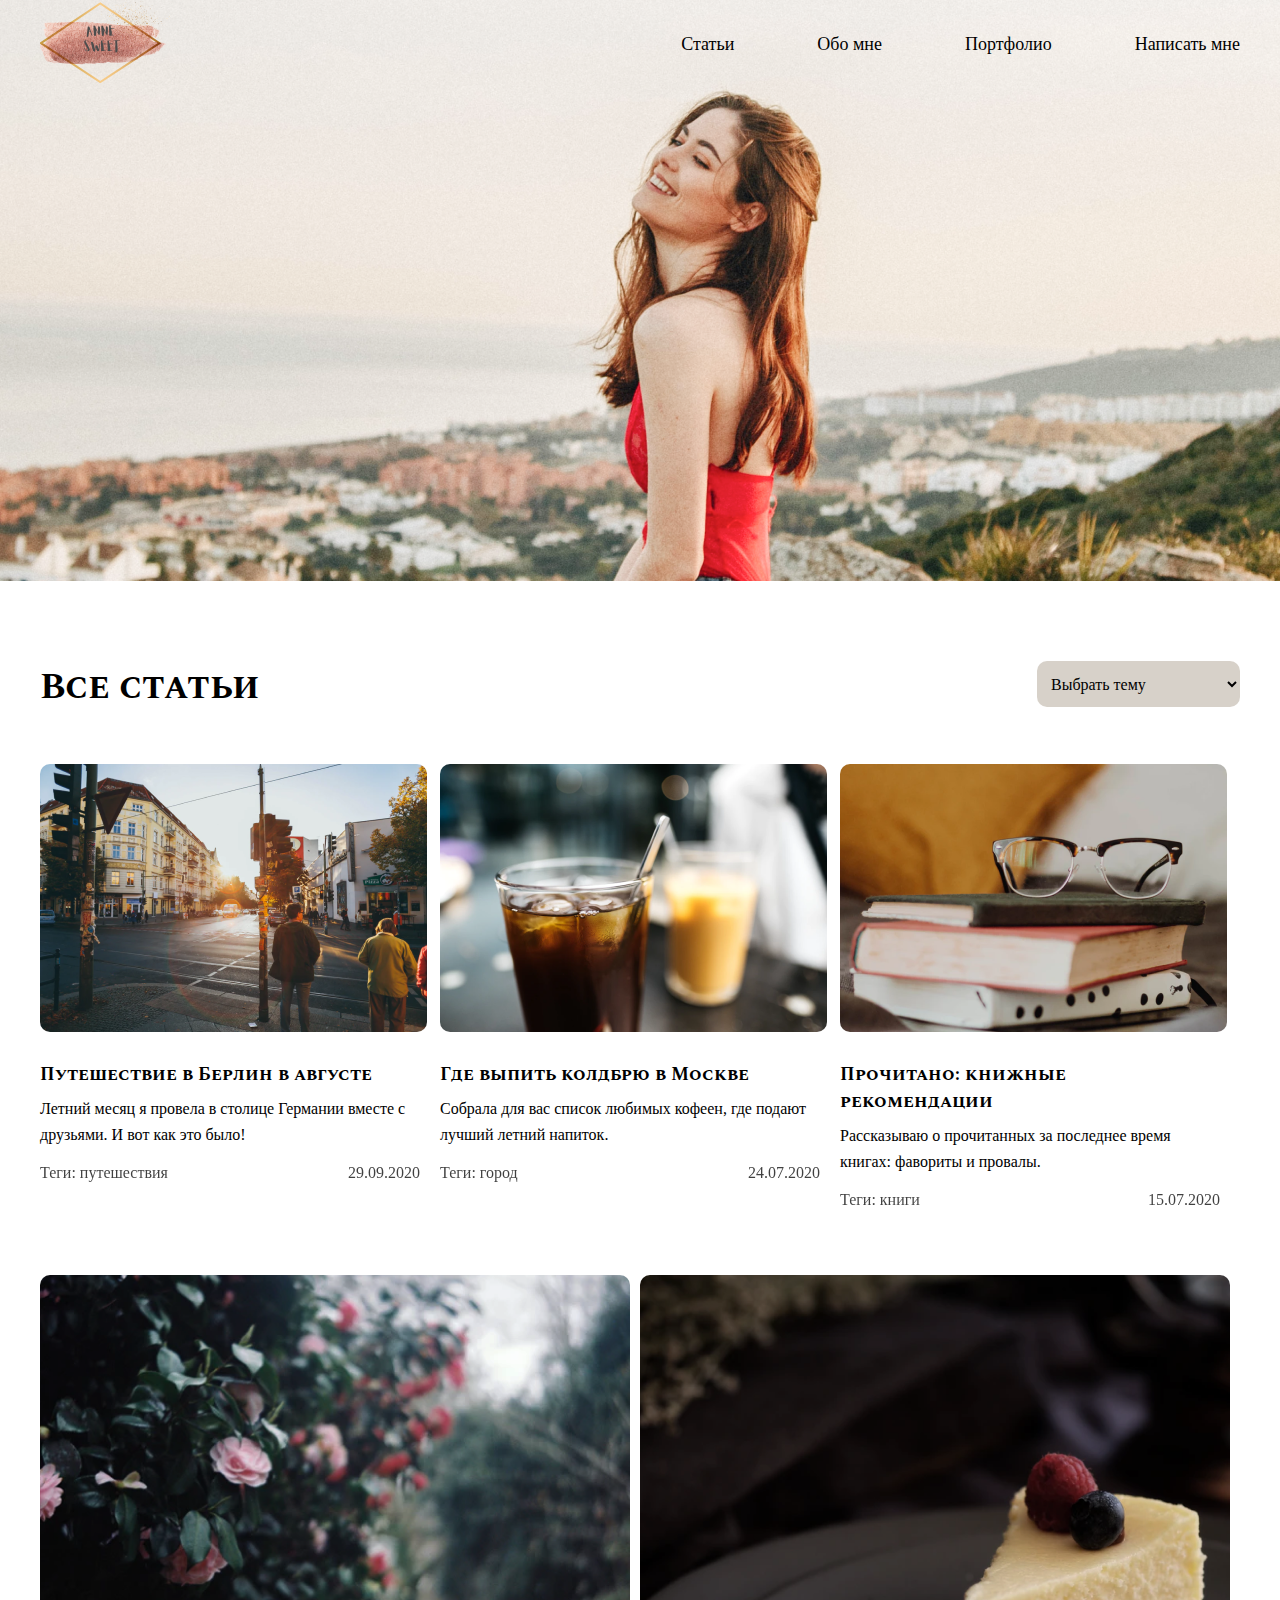
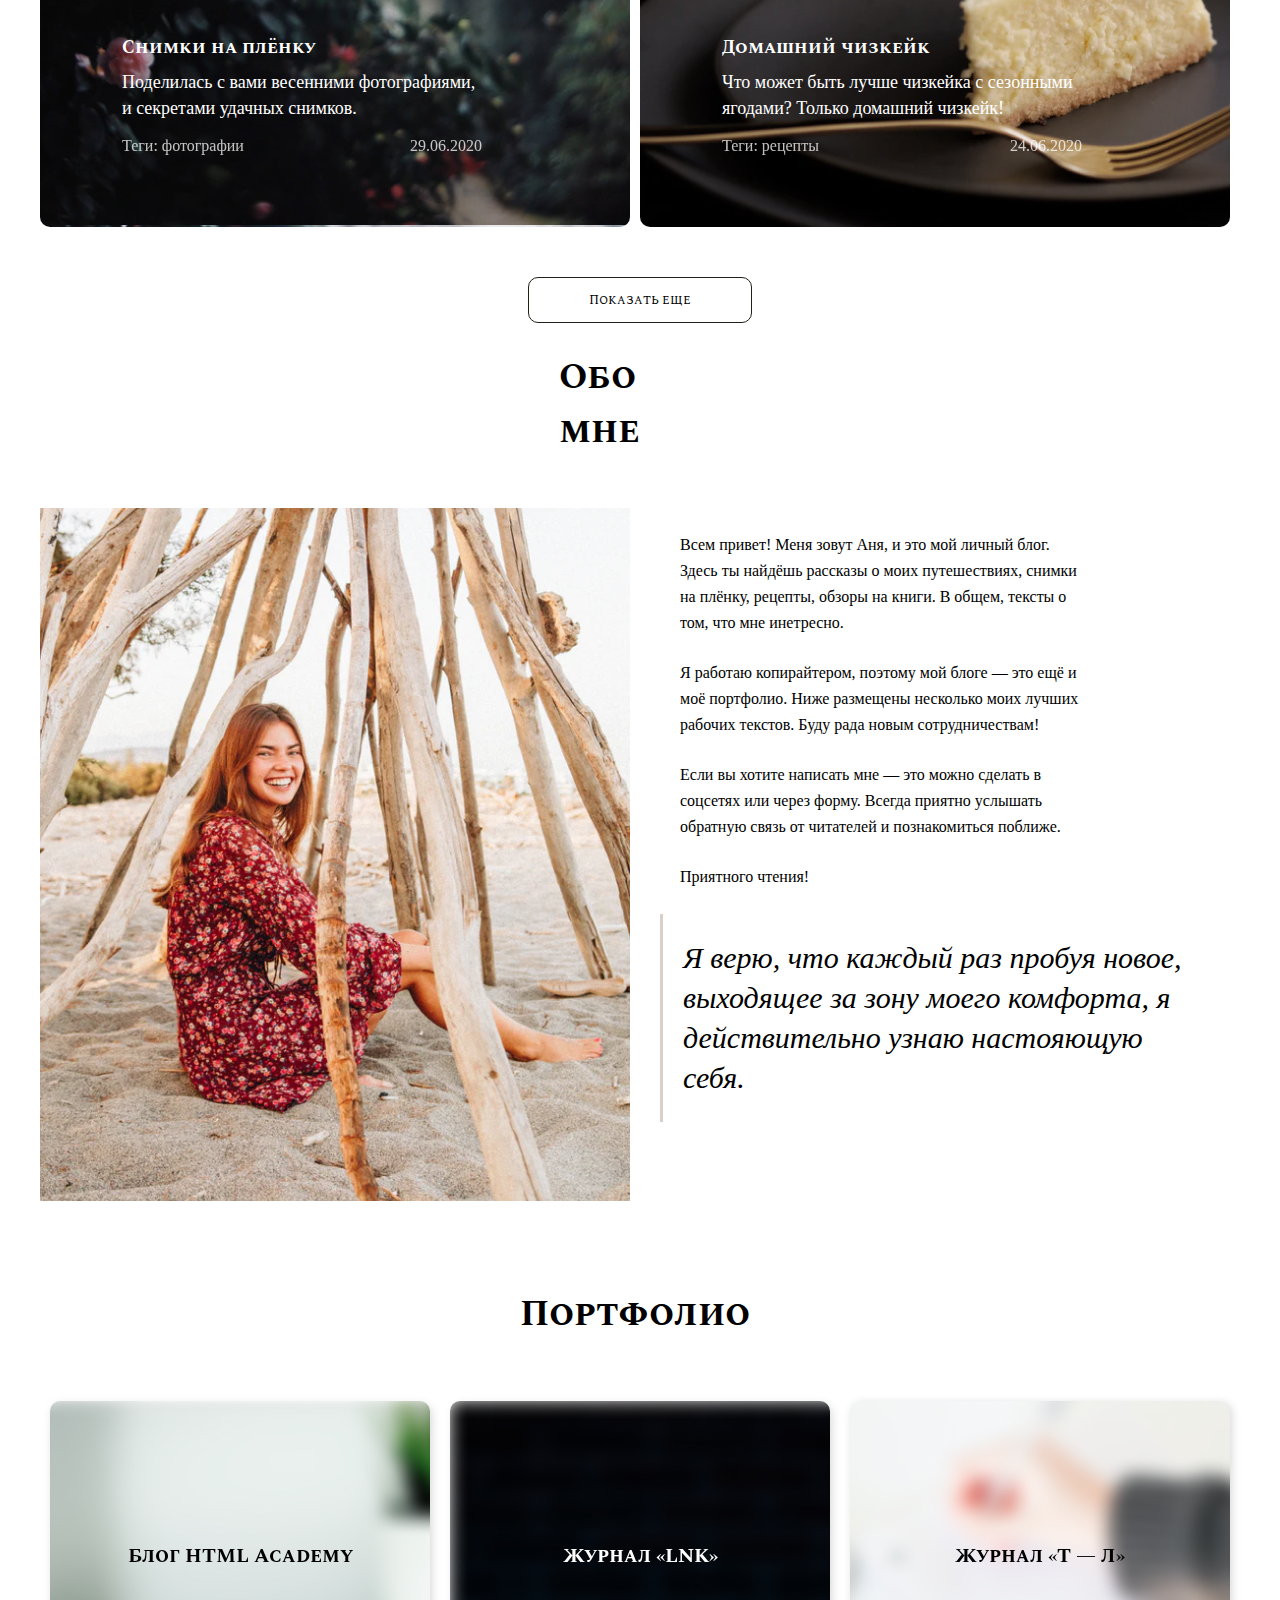
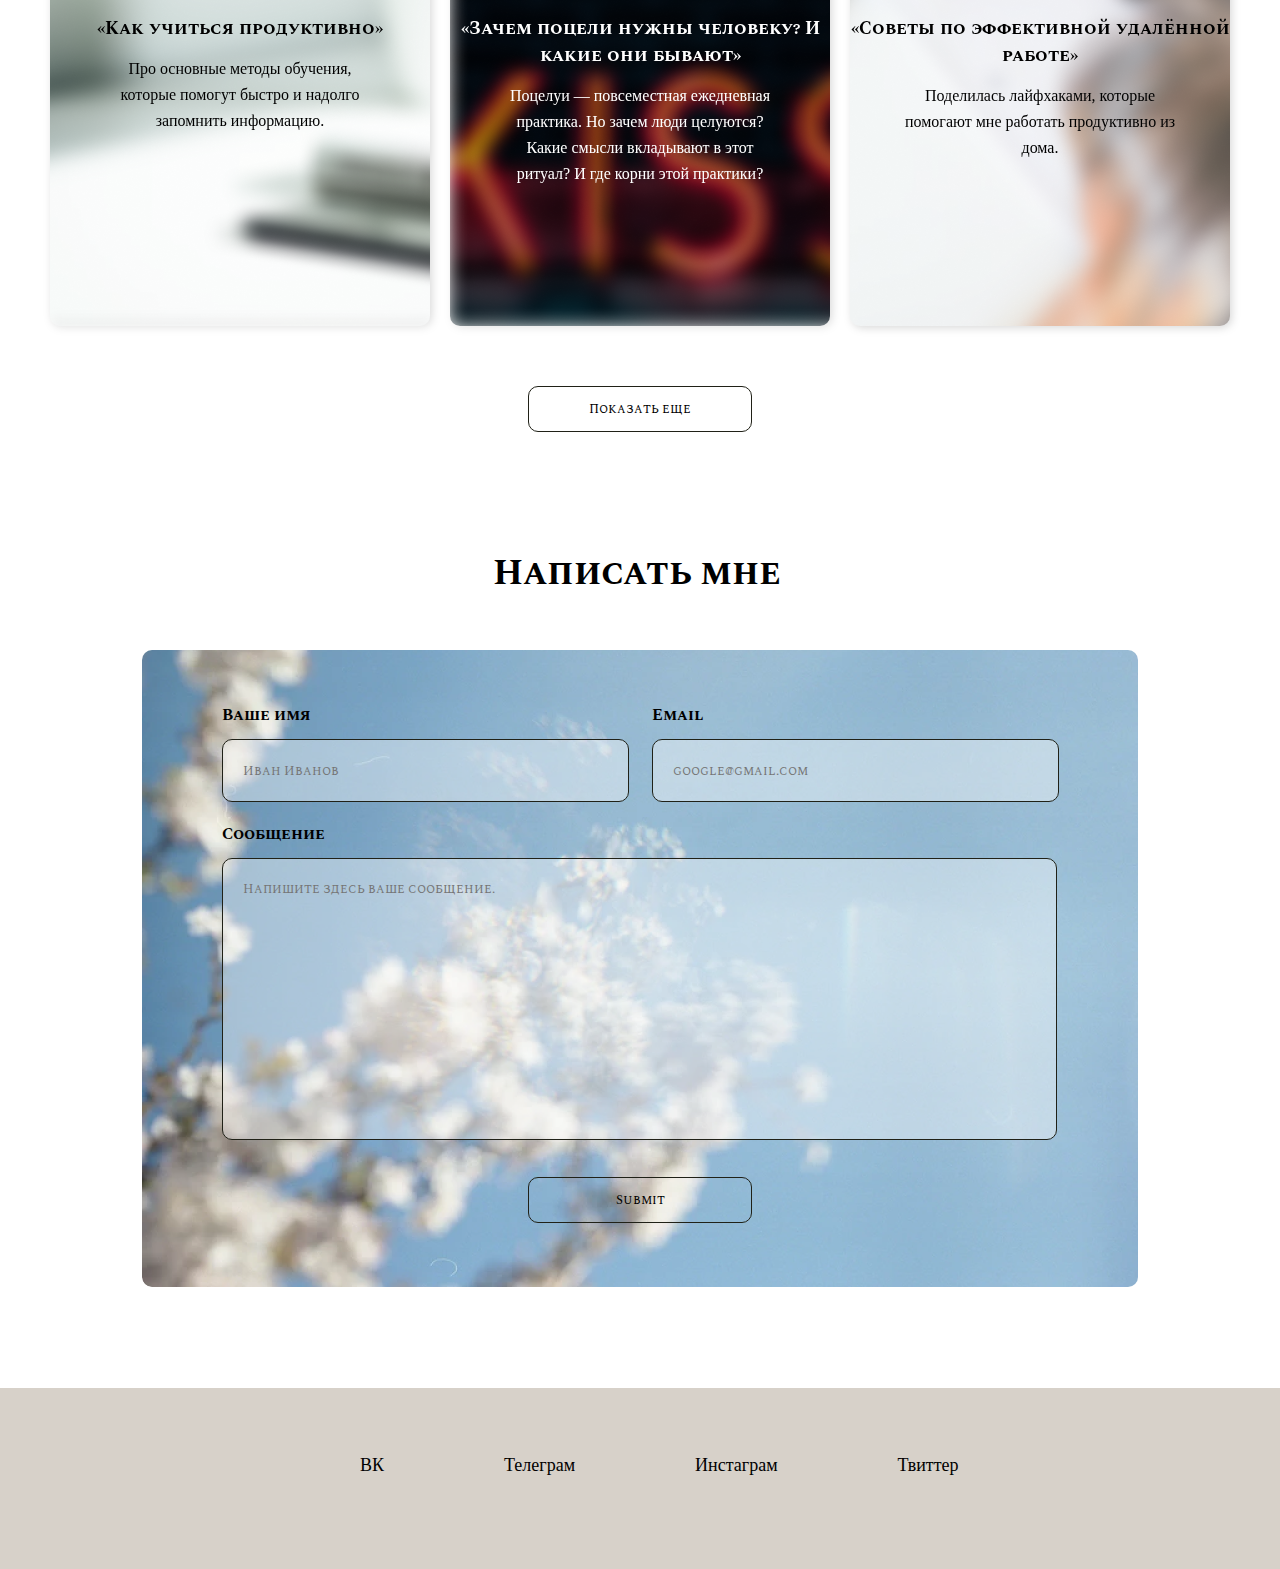
==== commit 5e4adc5c: "smol fix" ====
--- a/index.html
+++ b/index.html
@@ -6,7 +6,7 @@
     <link rel="stylesheet" href="css/style.css"/>
     <link rel="preconnect" href="https://fonts.gstatic.com"/>
     <link
-            href="https://fonts.googleapis.com/css2?family=Spectral+SC:wght@300&display=swap"
+            href="https://fonts.googleapis.com/css2?family=Spectral+SC:wght@300&display=swap"e
             rel="stylesheet"
     />
 </head>
--- a/css/style.css
+++ b/css/style.css
@@ -196,7 +196,7 @@
 
 #big-post11,
 #big-post22 {
-    margin: 12px 10px 30px 0;
+    margin: 12px 10px 70px 0;
 }
 
 #big-post2,
@@ -272,6 +272,7 @@
     width: 1200px;
     height: 779px;
     margin-top: 80px;
+    display: inline-block;
 }
 
 .port-up {
@@ -326,12 +327,19 @@
     background-image: url("../img/port3.png");
 }
 
+#port-el11,
+#port-el22,
+#port-el33 {
+   
+}
+
 
 /**/
 .email {
     width: 996px;
     height: 741px;
-    margin: 0 102px;
+    margin: 80px 102px 0;
+    display: inline-block;
 }
 
 .email-content {
@@ -371,12 +379,13 @@
 
 #textarena {
     background: rgba(255, 255, 255, 0.4);
+    width: 835px;
     border: 1px solid #202117;
     box-sizing: border-box;
     border-radius: 10px;
     padding: 20px;
     resize: none;
-    margin-top: 12px;
+    margin: 12px 0 30px 0;
 }
 
 input#name,
@@ -410,7 +419,7 @@
     height: 181px;
     width: 100%;
     margin-top: 100px;
-    display: inline-block;
+    display: block;
 }
 
 footer nav {
@@ -436,6 +445,9 @@
 @media only screen and (max-width: 1200px) {
     .golova,
     .podval {
-        width: 123%;
+        width: 124%;
     }
-}
+    .content {
+	max-width: 960px;
+    }
+}
